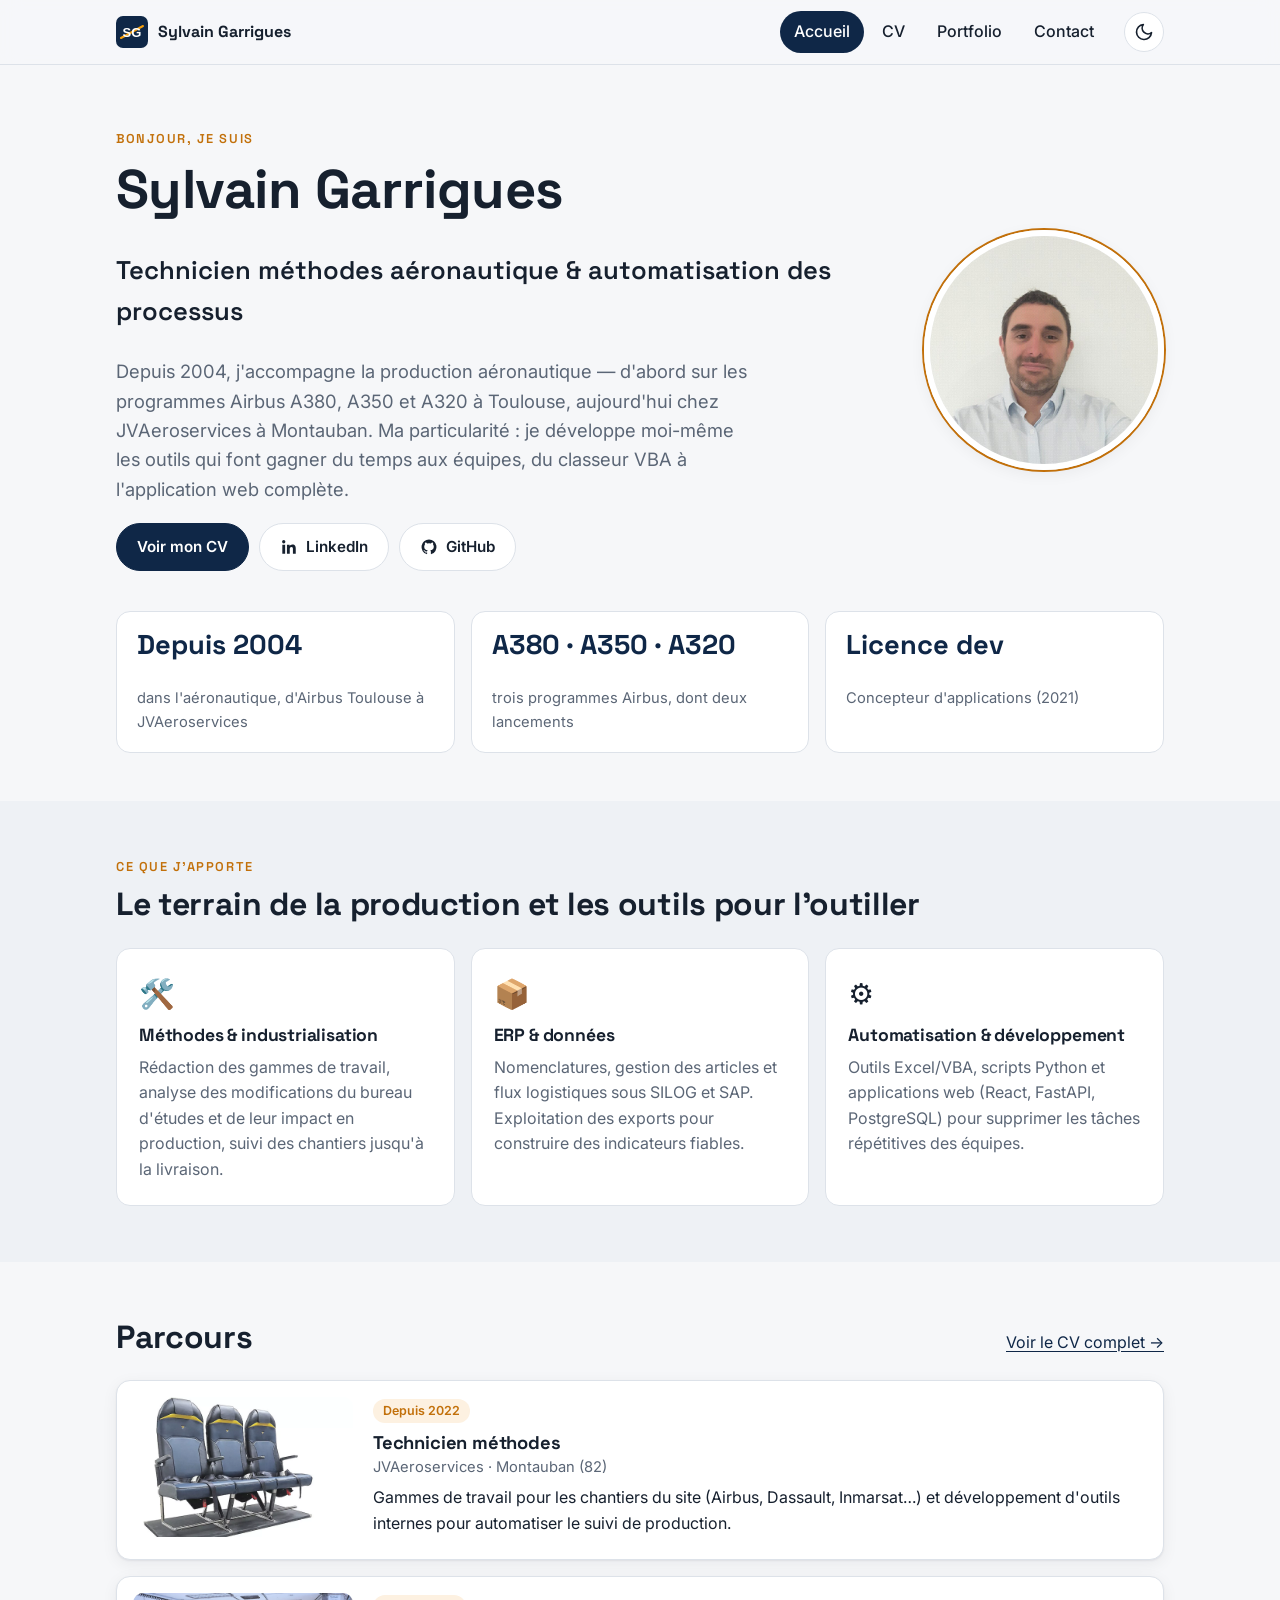
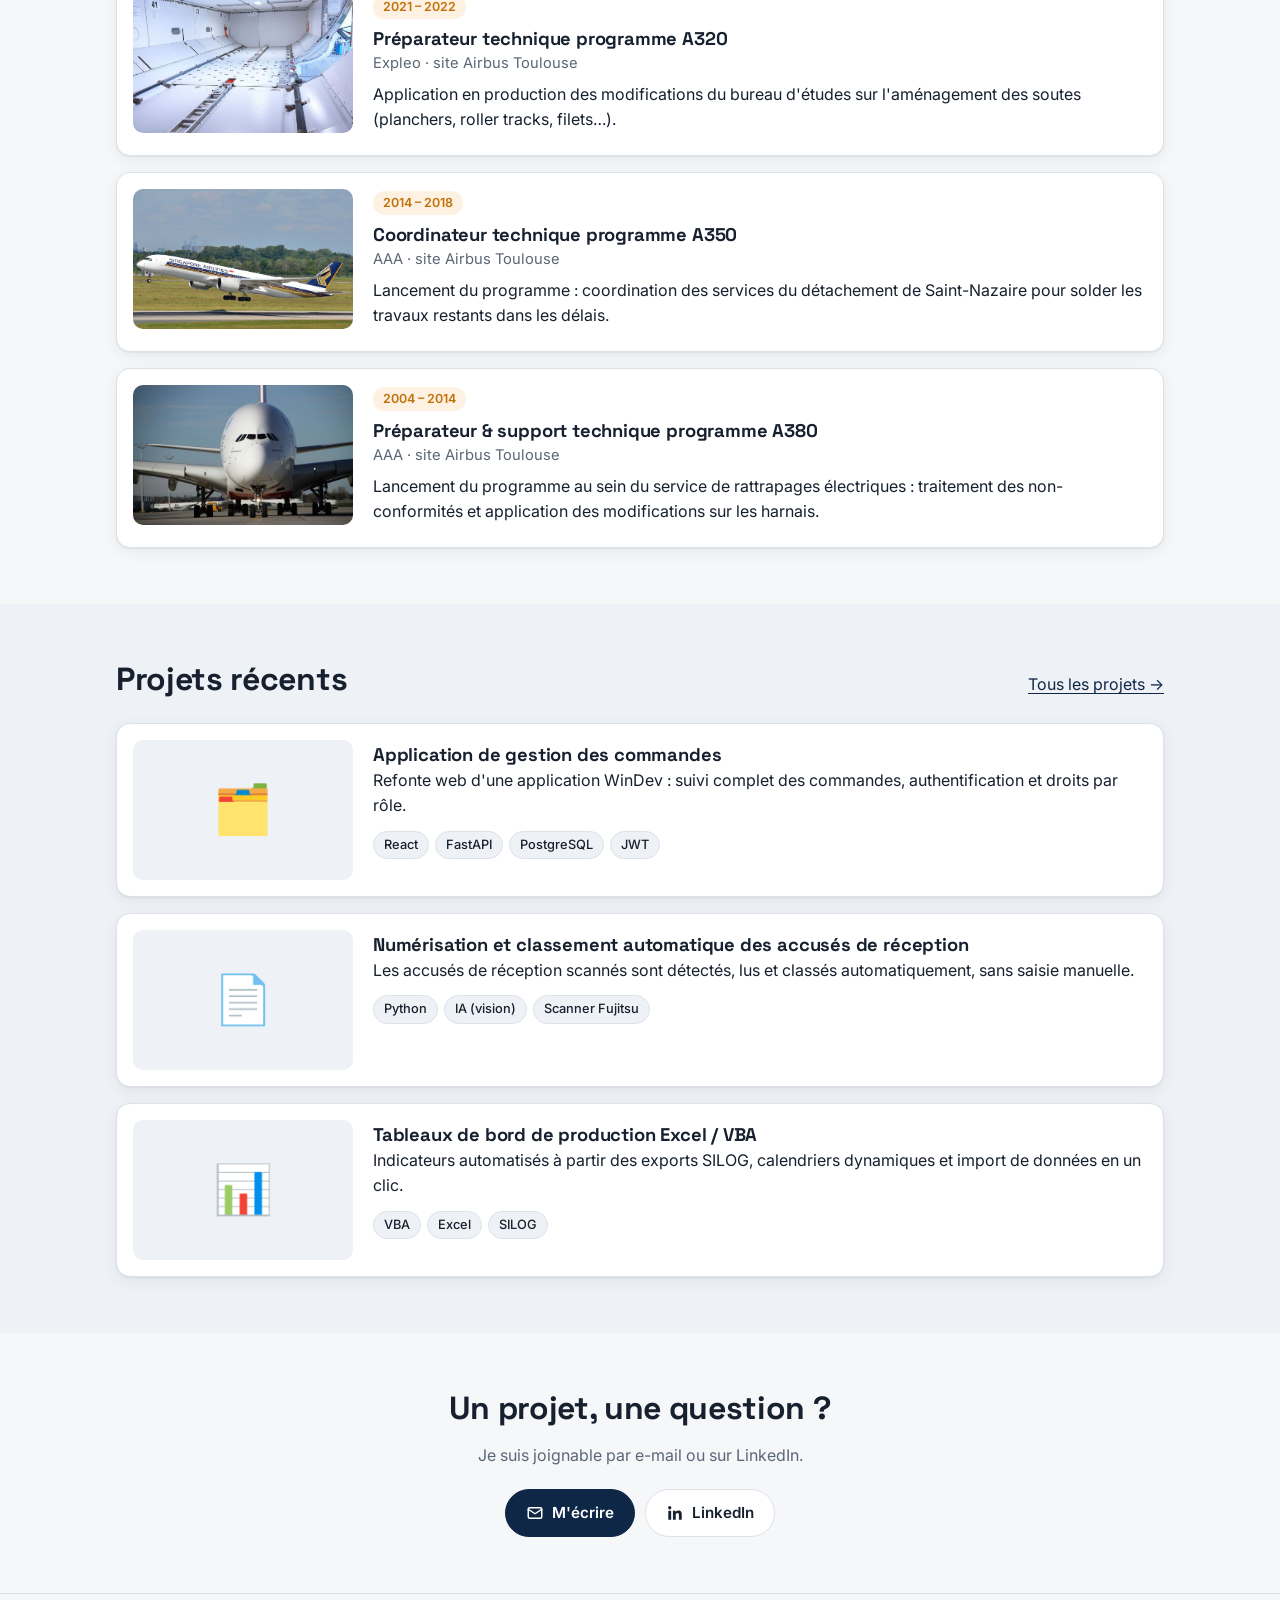
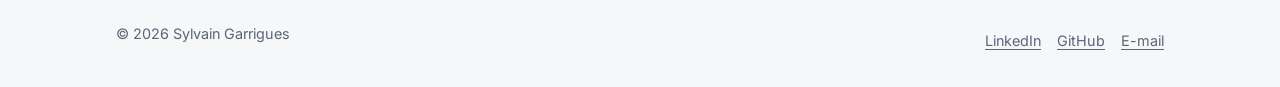
==== index.html @ a1648226 "Add files via upload" ====
<!doctype html>
<html lang="fr">
<head>
  <meta charset="utf-8">
  <meta name="viewport" content="width=device-width, initial-scale=1">
  <title>Sylvain Garrigues – Technicien méthodes aéronautique & automatisation</title>
  <meta name="description" content="Technicien méthodes aéronautique (Airbus A380, A350, A320). J'automatise les processus industriels avec Python, React et VBA.">
  <link rel="canonical" href="https://sylvain82.github.io/">
  <link rel="icon" href="assets/img/favicon.svg" type="image/svg+xml">

  <!-- Aperçus LinkedIn / Facebook / X -->
  <meta property="og:type" content="website">
  <meta property="og:locale" content="fr_FR">
  <meta property="og:title" content="Sylvain Garrigues – Technicien méthodes aéronautique & automatisation">
  <meta property="og:description" content="Technicien méthodes aéronautique (Airbus A380, A350, A320). J'automatise les processus industriels avec Python, React et VBA.">
  <meta property="og:url" content="https://sylvain82.github.io/">
  <meta property="og:image" content="https://sylvain82.github.io/assets/img/social_img.jpg">
  <meta name="twitter:card" content="summary_large_image">

  <!-- Thème appliqué avant l'affichage (évite un flash de couleur) -->
  <script>try{var t=localStorage.getItem("theme");if(t)document.documentElement.setAttribute("data-theme",t)}catch(e){}</script>

  <link rel="preconnect" href="https://fonts.googleapis.com">
  <link rel="preconnect" href="https://fonts.gstatic.com" crossorigin>
  <link href="https://fonts.googleapis.com/css2?family=Inter:wght@400;500;600&family=Space+Grotesk:wght@500;600;700&display=swap" rel="stylesheet">
  <link rel="stylesheet" href="assets/css/style.css">
</head>
<body data-page="accueil">
  <a class="skip-link" href="#contenu">Aller au contenu</a>

  <header class="site-header">
    <div class="container">
      <a class="brand" href="index.html"><img src="assets/img/favicon.svg" alt="" width="32" height="32">Sylvain Garrigues</a>
      <nav class="nav" id="nav" aria-label="Menu principal">
        <ul>
          <li><a href="index.html" data-page="accueil">Accueil</a></li>
          <li><a href="cv.html" data-page="cv">CV</a></li>
          <li><a href="portfolio.html" data-page="portfolio">Portfolio</a></li>
          <li><a href="mailto:sylvain.garrigues31@gmail.com">Contact</a></li>
        </ul>
      </nav>
      <button class="icon-btn" type="button" data-theme-toggle aria-label="Changer de thème"><svg class="icon-moon" viewBox="0 0 24 24" fill="none" stroke="currentColor" stroke-width="2" stroke-linecap="round" stroke-linejoin="round" aria-hidden="true"><path d="M21 12.8A9 9 0 1 1 11.2 3a7 7 0 0 0 9.8 9.8z"/></svg><svg class="icon-sun" viewBox="0 0 24 24" fill="none" stroke="currentColor" stroke-width="2" stroke-linecap="round" aria-hidden="true"><circle cx="12" cy="12" r="4"/><path d="M12 2v2M12 20v2M4.9 4.9l1.4 1.4M17.7 17.7l1.4 1.4M2 12h2M20 12h2M4.9 19.1l1.4-1.4M17.7 6.3l1.4-1.4"/></svg></button>
      <button class="icon-btn nav-toggle" type="button" data-nav-toggle aria-controls="nav" aria-expanded="false" aria-label="Ouvrir le menu"><svg viewBox="0 0 24 24" fill="none" stroke="currentColor" stroke-width="2" stroke-linecap="round" aria-hidden="true"><path d="M4 6h16M4 12h16M4 18h16"/></svg></button>
    </div>
  </header>

  <main id="contenu">
    <section class="hero">
      <div class="container hero__grid">
        <div>
          <p class="eyebrow">Bonjour, je suis</p>
          <h1>Sylvain Garrigues</h1>
          <p class="hero__role">Technicien méthodes aéronautique &amp; automatisation des processus</p>
          <p class="hero__lead">
            Depuis 2004, j'accompagne la production aéronautique — d'abord sur les programmes Airbus A380, A350 et A320
            à Toulouse, aujourd'hui chez JVAeroservices à Montauban. Ma particularité&nbsp;: je développe moi-même les
            outils qui font gagner du temps aux équipes, du classeur VBA à l'application web complète.
          </p>
          <div class="btn-row">
            <a class="btn btn--primary" href="cv.html">Voir mon CV</a>
            <a class="btn" href="https://www.linkedin.com/in/sylvain-garrigues/" target="_blank" rel="noopener"><svg viewBox="0 0 24 24" fill="currentColor" aria-hidden="true"><circle cx="4.98" cy="5.01" r="2.19"/><path d="M9.24 8.86v12.14h3.77v-6c0-1.59.3-3.12 2.26-3.12 1.94 0 1.96 1.81 1.96 3.22V21H21v-6.66c0-3.27-.7-5.78-4.53-5.78-1.83 0-3.06 1-3.57 1.96h-.05V8.86H9.24zM3.1 8.86h3.77V21H3.1z"/></svg>LinkedIn</a>
            <a class="btn" href="https://github.com/Sylvain82" target="_blank" rel="noopener"><svg viewBox="0 0 24 24" fill="currentColor" aria-hidden="true"><path fill-rule="evenodd" d="M12 2a10 10 0 0 0-3.16 19.49c.5.09.68-.22.68-.48v-1.7c-2.78.6-3.37-1.34-3.37-1.34-.45-1.15-1.11-1.46-1.11-1.46-.9-.62.07-.6.07-.6 1 .07 1.53 1.03 1.53 1.03.9 1.52 2.34 1.08 2.9.83.1-.65.35-1.09.64-1.34-2.22-.25-4.55-1.11-4.55-4.94 0-1.09.39-1.98 1.03-2.68-.1-.25-.45-1.27.1-2.64 0 0 .84-.27 2.75 1.02a9.6 9.6 0 0 1 5 0c1.91-1.29 2.75-1.02 2.75-1.02.55 1.37.2 2.39.1 2.64.64.7 1.03 1.59 1.03 2.68 0 3.84-2.34 4.68-4.57 4.93.36.31.68.92.68 1.85v2.74c0 .27.18.58.69.48A10 10 0 0 0 12 2z"/></svg>GitHub</a>
          </div>
        </div>
        <img class="hero__photo" src="assets/img/profile.jpg" alt="Photo de Sylvain Garrigues" width="240" height="240">
      </div>
      <div class="container">
        <div class="stats">
          <div class="stat"><p class="stat__value">Depuis 2004</p><p class="stat__label">dans l'aéronautique, d'Airbus Toulouse à JVAeroservices</p></div>
          <div class="stat"><p class="stat__value">A380 · A350 · A320</p><p class="stat__label">trois programmes Airbus, dont deux lancements</p></div>
          <div class="stat"><p class="stat__value">Licence dev</p><p class="stat__label">Concepteur d'applications (2021)</p></div>
        </div>
      </div>
    </section>

    <section class="section section--alt">
      <div class="container">
        <p class="eyebrow">Ce que j'apporte</p>
        <h2>Le terrain de la production et les outils pour l'outiller</h2>
        <div class="features" style="margin-top:24px">
          <div class="feature">
            <div class="feature__icon" aria-hidden="true">🛠️</div>
            <h3>Méthodes &amp; industrialisation</h3>
            <p>Rédaction des gammes de travail, analyse des modifications du bureau d'études et de leur impact en production, suivi des chantiers jusqu'à la livraison.</p>
          </div>
          <div class="feature">
            <div class="feature__icon" aria-hidden="true">📦</div>
            <h3>ERP &amp; données</h3>
            <p>Nomenclatures, gestion des articles et flux logistiques sous SILOG et SAP. Exploitation des exports pour construire des indicateurs fiables.</p>
          </div>
          <div class="feature">
            <div class="feature__icon" aria-hidden="true">⚙️</div>
            <h3>Automatisation &amp; développement</h3>
            <p>Outils Excel/VBA, scripts Python et applications web (React, FastAPI, PostgreSQL) pour supprimer les tâches répétitives des équipes.</p>
          </div>
        </div>
      </div>
    </section>

    <section class="section">
      <div class="container">
        <div class="section__head">
          <h2>Parcours</h2>
          <a href="cv.html">Voir le CV complet →</a>
        </div>
        <div class="cards" data-render="experiences-accueil"></div>
      </div>
    </section>

    <section class="section section--alt">
      <div class="container">
        <div class="section__head">
          <h2>Projets récents</h2>
          <a href="portfolio.html">Tous les projets →</a>
        </div>
        <div class="cards" data-render="projets-accueil"></div>
      </div>
    </section>

    <section class="section cta">
      <div class="container">
        <h2>Un projet, une question&nbsp;?</h2>
        <p>Je suis joignable par e-mail ou sur LinkedIn.</p>
        <div class="btn-row">
          <a class="btn btn--primary" href="mailto:sylvain.garrigues31@gmail.com"><svg viewBox="0 0 24 24" fill="none" stroke="currentColor" stroke-width="2" stroke-linecap="round" stroke-linejoin="round" aria-hidden="true"><rect x="3" y="5" width="18" height="14" rx="2"/><path d="m3 7 9 6 9-6"/></svg>M'écrire</a>
          <a class="btn" href="https://www.linkedin.com/in/sylvain-garrigues/" target="_blank" rel="noopener"><svg viewBox="0 0 24 24" fill="currentColor" aria-hidden="true"><circle cx="4.98" cy="5.01" r="2.19"/><path d="M9.24 8.86v12.14h3.77v-6c0-1.59.3-3.12 2.26-3.12 1.94 0 1.96 1.81 1.96 3.22V21H21v-6.66c0-3.27-.7-5.78-4.53-5.78-1.83 0-3.06 1-3.57 1.96h-.05V8.86H9.24zM3.1 8.86h3.77V21H3.1z"/></svg>LinkedIn</a>
        </div>
      </div>
    </section>
  </main>

  <footer class="site-footer">
    <div class="container">
      <p>&copy; <span data-year>2026</span> Sylvain Garrigues</p>
      <ul>
        <li><a href="https://www.linkedin.com/in/sylvain-garrigues/" target="_blank" rel="noopener">LinkedIn</a></li>
        <li><a href="https://github.com/Sylvain82" target="_blank" rel="noopener">GitHub</a></li>
        <li><a href="mailto:sylvain.garrigues31@gmail.com">E-mail</a></li>
      </ul>
    </div>
  </footer>

  <script src="assets/js/data.js"></script>
  <script src="assets/js/main.js"></script>
</body>
</html>
---- assets/css/style.css ----
/* ==========================================================================
   Sylvain Garrigues — feuille de style
   1. Thèmes (couleurs)   2. Base   3. En-tête / menu   4. Composants
   5. Pages              6. Responsive   7. Impression (CV en PDF)
   ========================================================================== */

/* ---------- 1. Thèmes ---------- */
:root {
  --bg: #f6f7f9;
  --surface: #ffffff;
  --surface-2: #eef1f5;
  --text: #16202e;
  --muted: #5b6676;
  --border: #dde2e9;
  --primary: #0f2747;        /* bleu marine */
  --primary-contrast: #ffffff;
  --accent: #c2700a;         /* ambre — lisible sur fond clair */
  --accent-soft: #fdf1e1;
  --shadow: 0 1px 2px rgba(16, 24, 40, .06), 0 4px 16px rgba(16, 24, 40, .06);
  --radius: 14px;
  --maxw: 1080px;
  --font: "Inter", system-ui, -apple-system, "Segoe UI", Roboto, sans-serif;
  --font-title: "Space Grotesk", var(--font);
  color-scheme: light;
}

@media (prefers-color-scheme: dark) {
  :root:not([data-theme="light"]) {
    --bg: #0d131c;
    --surface: #151d29;
    --surface-2: #1c2635;
    --text: #e7ecf3;
    --muted: #9aa6b6;
    --border: #273246;
    --primary: #8fb4ff;
    --primary-contrast: #0d131c;
    --accent: #f5a524;
    --accent-soft: #2a2114;
    --shadow: 0 1px 2px rgba(0, 0, 0, .3), 0 6px 20px rgba(0, 0, 0, .25);
    color-scheme: dark;
  }
}
:root[data-theme="dark"] {
  --bg: #0d131c;
  --surface: #151d29;
  --surface-2: #1c2635;
  --text: #e7ecf3;
  --muted: #9aa6b6;
  --border: #273246;
  --primary: #8fb4ff;
  --primary-contrast: #0d131c;
  --accent: #f5a524;
  --accent-soft: #2a2114;
  --shadow: 0 1px 2px rgba(0, 0, 0, .3), 0 6px 20px rgba(0, 0, 0, .25);
  color-scheme: dark;
}

/* ---------- 2. Base ---------- */
*, *::before, *::after { box-sizing: border-box; }
html { scroll-behavior: smooth; -webkit-text-size-adjust: 100%; }
body {
  margin: 0;
  background: var(--bg);
  color: var(--text);
  font-family: var(--font);
  font-size: 1rem;
  line-height: 1.6;
  transition: background-color .2s, color .2s;
}
img { max-width: 100%; display: block; }
a { color: var(--primary); text-underline-offset: 3px; }
a:hover { color: var(--accent); }
h1, h2, h3 { font-family: var(--font-title); line-height: 1.2; margin: 0 0 .5em; letter-spacing: -.01em; }
h1 { font-size: clamp(2.2rem, 5vw, 3.4rem); }
h2 { font-size: clamp(1.5rem, 3vw, 2rem); }
h3 { font-size: 1.1rem; }
p { margin: 0 0 1em; }
:focus-visible { outline: 3px solid var(--accent); outline-offset: 2px; border-radius: 4px; }

.container { width: 100%; max-width: var(--maxw); margin: 0 auto; padding: 0 16px; }
.section { padding: 56px 0; }
.section--alt { background: var(--surface-2); }
.section__head { display: flex; justify-content: space-between; align-items: baseline; gap: 16px; flex-wrap: wrap; margin-bottom: 24px; }
.section__head h2 { margin: 0; }
.muted { color: var(--muted); }
.eyebrow {
  font-family: var(--font-title);
  text-transform: uppercase; letter-spacing: .12em; font-size: .8rem; font-weight: 600;
  color: var(--accent); margin-bottom: .6em;
}
.skip-link { position: absolute; left: -999px; top: 8px; background: var(--surface); padding: 8px 12px; z-index: 100; }
.skip-link:focus { left: 8px; }
.print-only { display: none; }

/* ---------- 3. En-tête / menu ---------- */
.site-header {
  position: sticky; top: 0; z-index: 50;
  background: color-mix(in srgb, var(--bg) 85%, transparent);
  backdrop-filter: saturate(1.4) blur(10px);
  -webkit-backdrop-filter: saturate(1.4) blur(10px);
  border-bottom: 1px solid var(--border);
}
.site-header .container { display: flex; align-items: center; gap: 16px; height: 64px; }
.brand { display: flex; align-items: center; gap: 10px; text-decoration: none; color: var(--text); font-family: var(--font-title); font-weight: 700; }
.brand img { width: 32px; height: 32px; }
.nav { margin-left: auto; }
.nav ul { list-style: none; display: flex; gap: 4px; margin: 0; padding: 0; }
.nav a {
  display: block; padding: 8px 14px; border-radius: 999px;
  text-decoration: none; color: var(--text); font-weight: 500;
}
.nav a:hover { background: var(--surface-2); color: var(--text); }
.nav a[aria-current="page"] { background: var(--primary); color: var(--primary-contrast); }
.icon-btn {
  display: inline-flex; align-items: center; justify-content: center;
  width: 40px; height: 40px; border-radius: 999px;
  border: 1px solid var(--border); background: var(--surface); color: var(--text); cursor: pointer;
}
.icon-btn:hover { border-color: var(--accent); }
.icon-btn svg { width: 20px; height: 20px; }
[data-theme-toggle] .icon-sun { display: none; }
[data-theme-toggle][data-state="dark"] .icon-sun { display: block; }
[data-theme-toggle][data-state="dark"] .icon-moon { display: none; }
.nav-toggle { display: none; }

/* ---------- 4. Composants ---------- */
.btn {
  display: inline-flex; align-items: center; gap: 8px;
  padding: 11px 20px; border-radius: 999px; font-weight: 600; font-size: .95rem;
  text-decoration: none; border: 1px solid var(--border); background: var(--surface); color: var(--text);
  cursor: pointer; font-family: inherit; transition: transform .15s, border-color .15s;
}
.btn:hover { transform: translateY(-1px); border-color: var(--accent); color: var(--text); }
.btn--primary { background: var(--primary); color: var(--primary-contrast); border-color: var(--primary); }
.btn--primary:hover { color: var(--primary-contrast); }
.btn svg { width: 18px; height: 18px; }
.btn-row { display: flex; flex-wrap: wrap; gap: 10px; }

.tags { list-style: none; display: flex; flex-wrap: wrap; gap: 6px; margin: 12px 0 0; padding: 0; }
.tags li {
  font-size: .8rem; font-weight: 500; padding: 3px 10px; border-radius: 999px;
  background: var(--surface-2); border: 1px solid var(--border); color: var(--text);
}

.cards { display: grid; gap: 16px; }
.card {
  position: relative; display: grid; grid-template-columns: 220px 1fr; gap: 20px;
  background: var(--surface); border: 1px solid var(--border); border-radius: var(--radius);
  padding: 16px; box-shadow: var(--shadow); transition: transform .15s, border-color .15s;
}
.card--link:hover { transform: translateY(-2px); border-color: var(--accent); }
.card__media { width: 100%; height: 140px; object-fit: cover; border-radius: 10px; background: var(--surface-2); }
.card__media--icon { display: flex; align-items: center; justify-content: center; font-size: 3rem; }
.card__body p { margin-bottom: .4em; }
.card__badge { display: inline-block; font-size: .78rem; font-weight: 600; color: var(--accent); background: var(--accent-soft); padding: 2px 10px; border-radius: 999px; }
.card__title { margin: 4px 0 2px; font-size: 1.15rem; }
.card__subtitle { color: var(--muted); font-size: .92rem; }
.card__link { color: var(--text); text-decoration: none; }
.card__link::after { content: ""; position: absolute; inset: 0; border-radius: var(--radius); }
.card__more { color: var(--accent); font-weight: 600; font-size: .9rem; margin-top: 8px; }

/* ---------- 5. Pages ---------- */
/* Accueil */
.hero { padding: 64px 0 48px; }
.hero__grid { display: grid; grid-template-columns: 1fr auto; gap: 48px; align-items: center; }
.hero__lead { font-size: 1.15rem; color: var(--muted); max-width: 40rem; }
.hero__role { font-family: var(--font-title); font-size: clamp(1.2rem, 2.5vw, 1.6rem); font-weight: 600; margin-bottom: 1em; }
.hero__photo {
  width: 240px; height: 240px; border-radius: 50%; object-fit: cover;
  border: 6px solid var(--surface); box-shadow: 0 0 0 2px var(--accent), var(--shadow);
}
.stats { display: grid; grid-template-columns: repeat(3, 1fr); gap: 16px; margin-top: 40px; }
.stat { background: var(--surface); border: 1px solid var(--border); border-radius: var(--radius); padding: 18px 20px; }
.stat__value { font-family: var(--font-title); font-size: 1.7rem; font-weight: 700; color: var(--primary); line-height: 1.1; }
.stat__label { color: var(--muted); font-size: .92rem; margin: 4px 0 0; }

.features { display: grid; grid-template-columns: repeat(3, 1fr); gap: 16px; }
.feature { background: var(--surface); border: 1px solid var(--border); border-radius: var(--radius); padding: 22px; }
.feature__icon { font-size: 1.8rem; margin-bottom: 8px; }
.feature p { color: var(--muted); margin: 0; }

.cta { text-align: center; }
.cta p { max-width: 36rem; margin: 0 auto 20px; color: var(--muted); }
.cta .btn-row { justify-content: center; }

/* En-tête de page interne */
.page-head { padding: 48px 0 8px; }
.page-head .lead { color: var(--muted); max-width: 46rem; font-size: 1.08rem; }

/* CV */
.cv-grid { display: grid; grid-template-columns: 1fr 320px; gap: 40px; align-items: start; }
.cv-aside { position: sticky; top: 88px; display: grid; gap: 24px; }
.panel { background: var(--surface); border: 1px solid var(--border); border-radius: var(--radius); padding: 22px; }
.panel h2 { font-size: 1.2rem; }
.timeline { list-style: none; margin: 0 0 40px; padding: 0; border-left: 2px solid var(--border); }
.timeline__item { position: relative; padding: 0 0 26px 24px; }
.timeline__item::before {
  content: ""; position: absolute; left: -8px; top: 5px; width: 14px; height: 14px; border-radius: 50%;
  background: var(--surface); border: 3px solid var(--accent);
}
.timeline__head { display: flex; justify-content: space-between; gap: 12px; flex-wrap: wrap; align-items: baseline; }
.timeline__head h3 { margin: 0; }
.timeline__period { font-size: .85rem; font-weight: 600; color: var(--accent); white-space: nowrap; }
.timeline__meta { color: var(--muted); font-size: .92rem; margin: 2px 0 6px; }
.skills__group + .skills__group { margin-top: 18px; }
.skills__group h3 { font-size: .95rem; margin: 0; }
.contact-list, .cert-list { list-style: none; padding: 0; margin: 0; display: grid; gap: 8px; }
.cert-list li { line-height: 1.45; }

/* Pied de page */
.site-footer { border-top: 1px solid var(--border); padding: 28px 0; color: var(--muted); font-size: .9rem; }
.site-footer .container { display: flex; justify-content: space-between; gap: 16px; flex-wrap: wrap; align-items: center; }
.site-footer ul { list-style: none; display: flex; gap: 16px; margin: 0; padding: 0; }
.site-footer a { color: var(--muted); }
.site-footer a:hover { color: var(--accent); }

/* ---------- 6. Responsive ---------- */
@media (max-width: 900px) {
  .cv-grid { grid-template-columns: 1fr; }
  .cv-aside { position: static; }
  .features { grid-template-columns: 1fr; }
}
@media (max-width: 720px) {
  .nav-toggle { display: inline-flex; }
  .nav {
    position: absolute; top: 64px; left: 0; right: 0;
    background: var(--bg); border-bottom: 1px solid var(--border);
    display: none; padding: 8px 16px 16px;
  }
  .nav.is-open { display: block; }
  .nav ul { flex-direction: column; }
  .site-header .container { gap: 8px; }
  .site-header [data-theme-toggle] { margin-left: auto; }
  .hero { padding-top: 40px; }
  .hero__grid { grid-template-columns: 1fr; gap: 24px; }
  .hero__photo { width: 140px; height: 140px; order: -1; }
  .stats { grid-template-columns: 1fr; }
  .card { grid-template-columns: 1fr; }
  .card__media { height: 160px; }
  .card__media--icon { display: none; }
  .section { padding: 40px 0; }
}
@media (prefers-reduced-motion: reduce) {
  * { transition: none !important; scroll-behavior: auto !important; }
}

/* ---------- 7. Impression : le CV tient sur 2 pages A4 ---------- */
@media print {
  @page { size: A4; margin: 14mm 14mm 12mm; }
  /* sélecteur plus fort que les règles du thème sombre */
  html:root:not([data-print]) {
    --bg: #fff; --surface: #fff; --surface-2: #f2f4f7; --text: #111; --muted: #444;
    --border: #ccc; --primary: #0f2747; --accent: #b4650a; --accent-soft: #fff; --shadow: none;
    color-scheme: light;
  }
  body { font-size: 10pt; line-height: 1.4; background: #fff; }
  .site-header, .site-footer, .no-print, .skip-link { display: none !important; }
  .print-only { display: block; }
  a { color: inherit; text-decoration: none; }
  .container { max-width: none; padding: 0; }
  .page-head { padding: 0 0 6pt; }
  .page-head .container > h1, .page-head .eyebrow, .page-head .lead { display: none; }
  .print-head { display: flex; justify-content: space-between; align-items: flex-end; border-bottom: 2px solid var(--primary); padding-bottom: 6pt; margin-bottom: 10pt; }
  .print-head h1 { font-size: 20pt; margin: 0; color: var(--primary); }
  .print-head p { margin: 2pt 0 0; font-weight: 600; }
  .print-head .contact-list { gap: 1pt; text-align: right; font-size: 9pt; }
  .section { padding: 0; }
  .cv-grid { grid-template-columns: 1fr 58mm; gap: 8mm; }
  .cv-aside { position: static; gap: 4mm; }
  .panel { padding: 0; border: 0; background: none; }
  .timeline__head { flex-wrap: nowrap; }
  .panel h2, .cv-main h2 { font-size: 12pt; color: var(--primary); border-bottom: 1px solid var(--border); padding-bottom: 2pt; margin-bottom: 6pt; }
  .cv-main h2, .panel h2 { break-after: avoid; page-break-after: avoid; }
  .timeline__meta { font-size: 9pt; margin: 0 0 2pt; }
  .timeline { margin-bottom: 8pt; border-left-width: 1px; }
  .timeline__item { padding: 0 0 7pt 12pt; break-inside: avoid; }
  .timeline__item::before { width: 8px; height: 8px; left: -5px; top: 4px; border-width: 2px; }
  .timeline__head h3 { font-size: 10.5pt; }
  .timeline__item p { margin: 0 0 2pt; }
  .tags { gap: 3pt; margin-top: 3pt; }
  .tags li { font-size: 8pt; padding: 0 5pt; border-color: #bbb; background: #fff; }
  .skills__group + .skills__group { margin-top: 6pt; }
  .skills__group h3 { font-size: 9.5pt; }
}
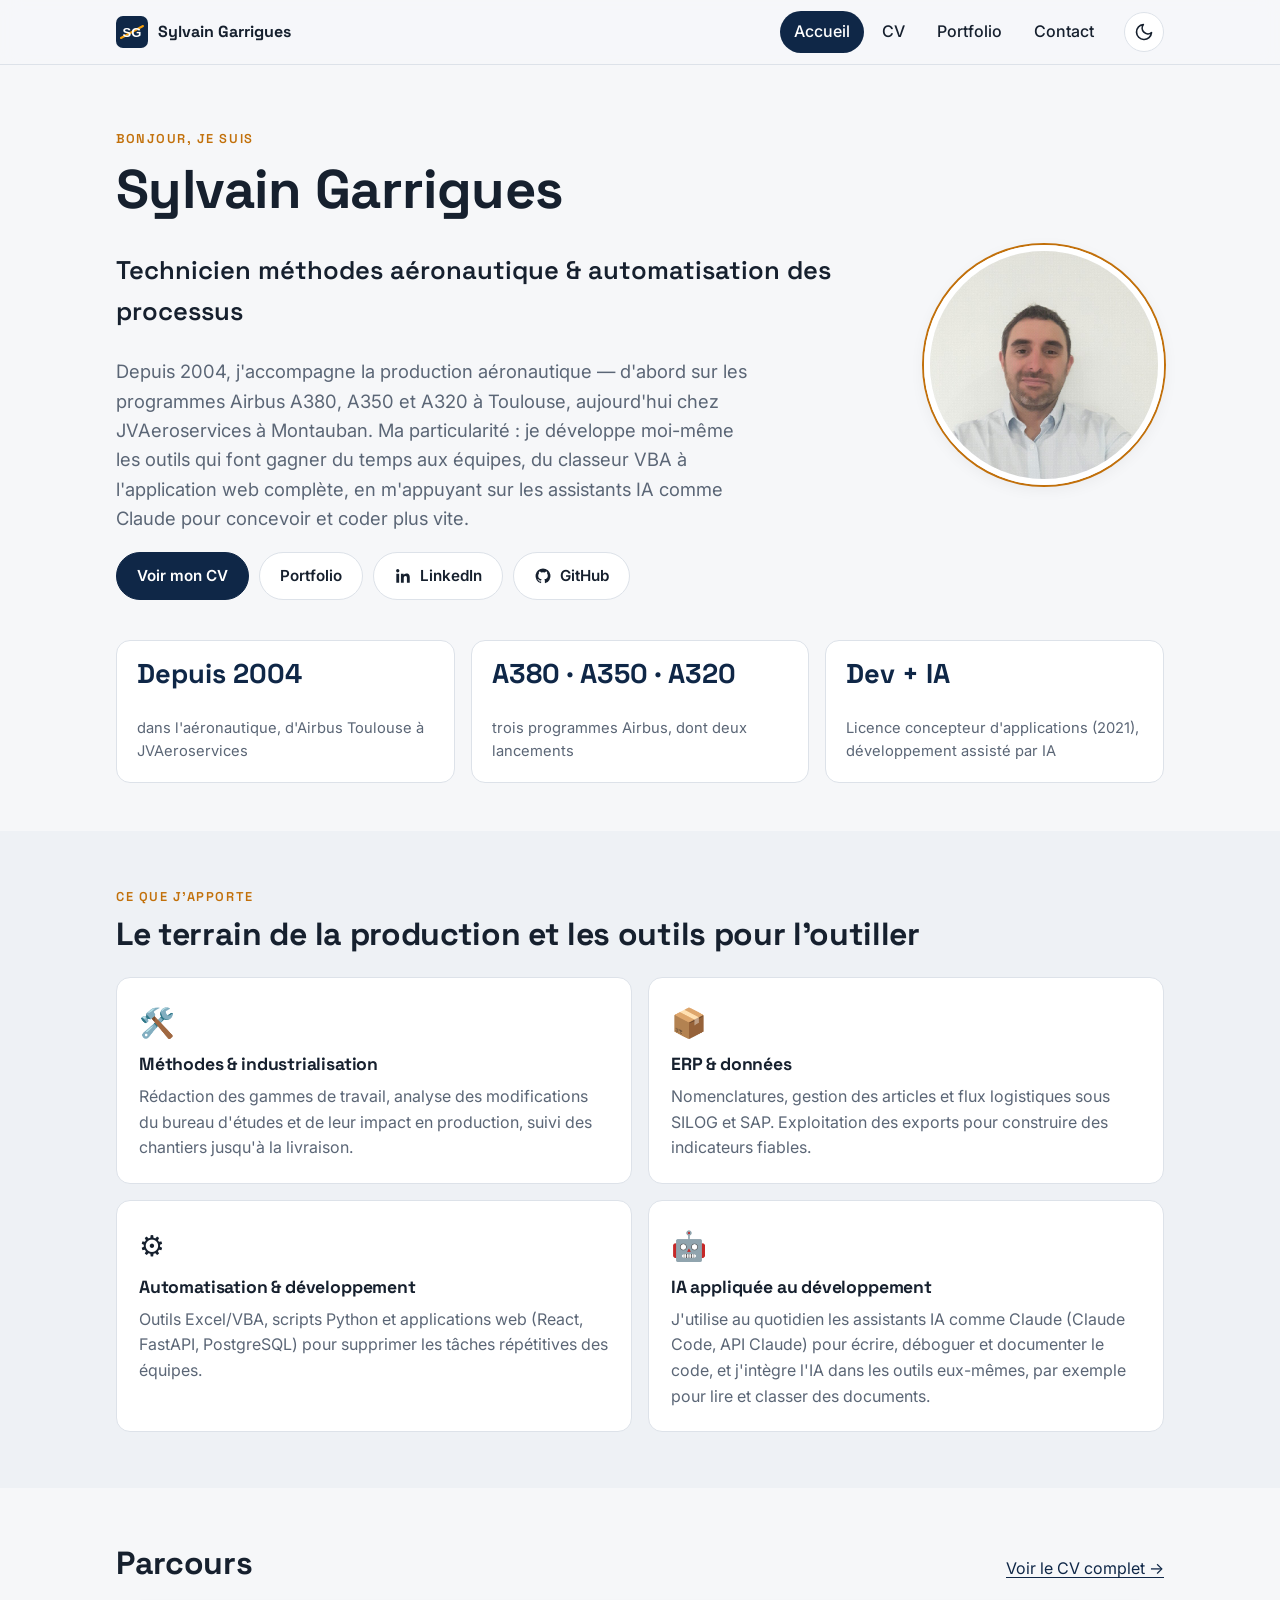
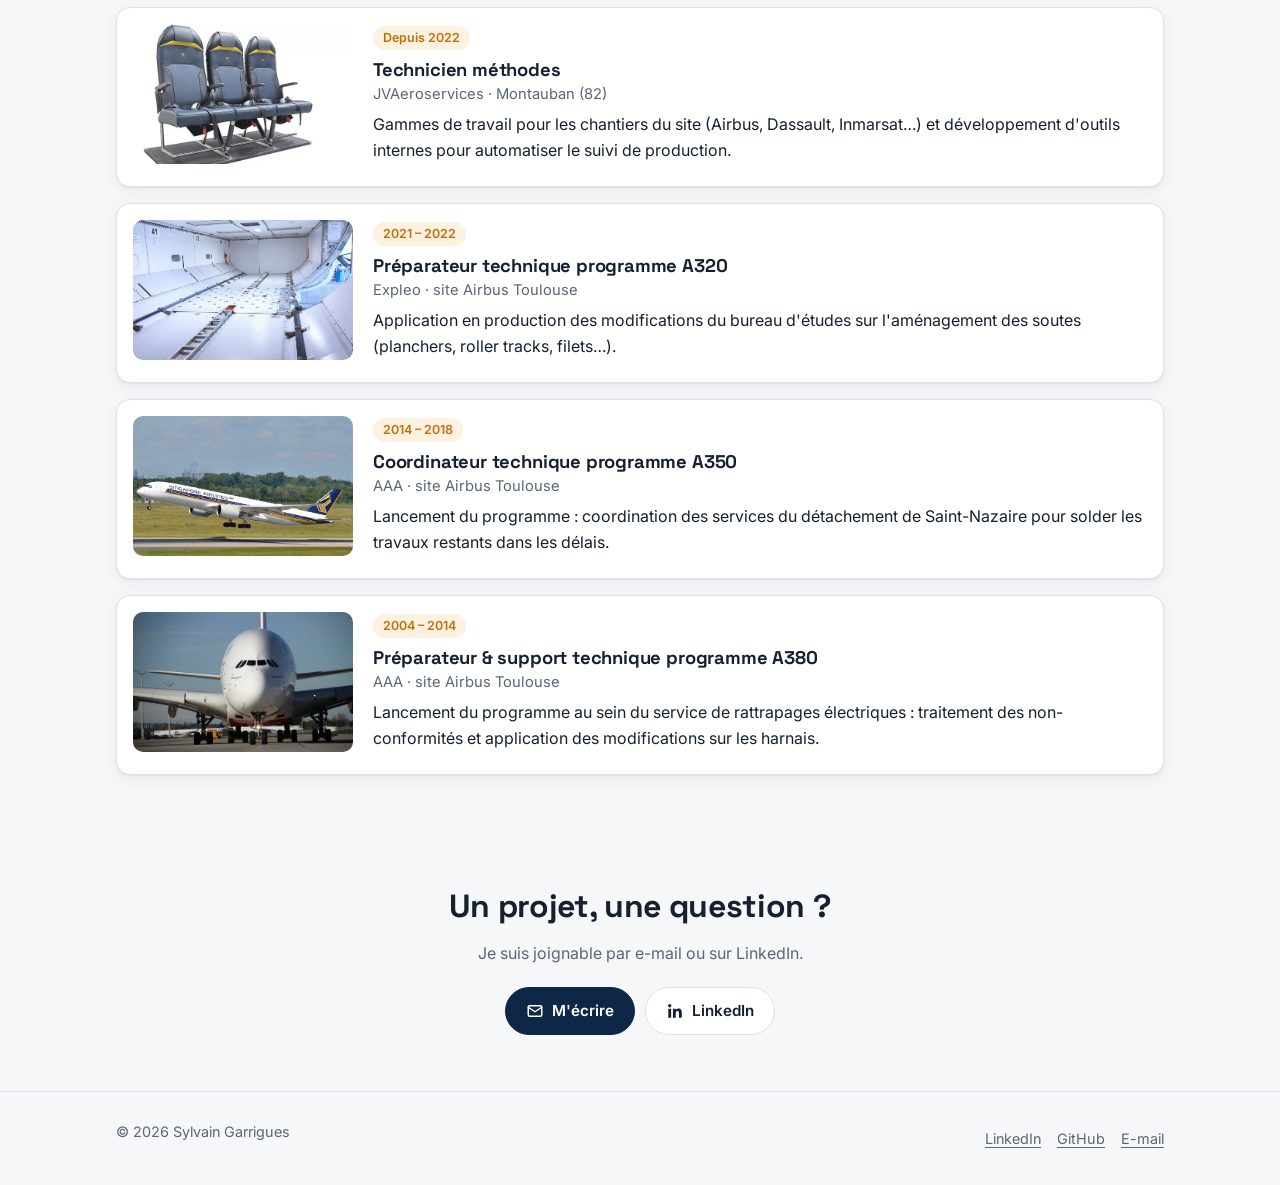
==== commit eb1db3e8: "Met à jour le CV et la présentation de l’IA" ====
--- a/index.html
+++ b/index.html
@@ -4,7 +4,7 @@
   <meta charset="utf-8">
   <meta name="viewport" content="width=device-width, initial-scale=1">
   <title>Sylvain Garrigues – Technicien méthodes aéronautique & automatisation</title>
-  <meta name="description" content="Technicien méthodes aéronautique (Airbus A380, A350, A320). J'automatise les processus industriels avec Python, React et VBA.">
+  <meta name="description" content="Technicien méthodes aéronautique (Airbus A380, A350, A320). J'automatise les processus industriels avec Python, React, VBA et les outils d'IA comme Claude.">
   <link rel="canonical" href="https://sylvain82.github.io/">
   <link rel="icon" href="assets/img/favicon.svg" type="image/svg+xml">
 
@@ -54,10 +54,12 @@
           <p class="hero__lead">
             Depuis 2004, j'accompagne la production aéronautique — d'abord sur les programmes Airbus A380, A350 et A320
             à Toulouse, aujourd'hui chez JVAeroservices à Montauban. Ma particularité&nbsp;: je développe moi-même les
-            outils qui font gagner du temps aux équipes, du classeur VBA à l'application web complète.
+            outils qui font gagner du temps aux équipes, du classeur VBA à l'application web complète, en m'appuyant
+            sur les assistants IA comme Claude pour concevoir et coder plus vite.
           </p>
           <div class="btn-row">
             <a class="btn btn--primary" href="cv.html">Voir mon CV</a>
+            <a class="btn" href="portfolio.html">Portfolio</a>
             <a class="btn" href="https://www.linkedin.com/in/sylvain-garrigues/" target="_blank" rel="noopener"><svg viewBox="0 0 24 24" fill="currentColor" aria-hidden="true"><circle cx="4.98" cy="5.01" r="2.19"/><path d="M9.24 8.86v12.14h3.77v-6c0-1.59.3-3.12 2.26-3.12 1.94 0 1.96 1.81 1.96 3.22V21H21v-6.66c0-3.27-.7-5.78-4.53-5.78-1.83 0-3.06 1-3.57 1.96h-.05V8.86H9.24zM3.1 8.86h3.77V21H3.1z"/></svg>LinkedIn</a>
             <a class="btn" href="https://github.com/Sylvain82" target="_blank" rel="noopener"><svg viewBox="0 0 24 24" fill="currentColor" aria-hidden="true"><path fill-rule="evenodd" d="M12 2a10 10 0 0 0-3.16 19.49c.5.09.68-.22.68-.48v-1.7c-2.78.6-3.37-1.34-3.37-1.34-.45-1.15-1.11-1.46-1.11-1.46-.9-.62.07-.6.07-.6 1 .07 1.53 1.03 1.53 1.03.9 1.52 2.34 1.08 2.9.83.1-.65.35-1.09.64-1.34-2.22-.25-4.55-1.11-4.55-4.94 0-1.09.39-1.98 1.03-2.68-.1-.25-.45-1.27.1-2.64 0 0 .84-.27 2.75 1.02a9.6 9.6 0 0 1 5 0c1.91-1.29 2.75-1.02 2.75-1.02.55 1.37.2 2.39.1 2.64.64.7 1.03 1.59 1.03 2.68 0 3.84-2.34 4.68-4.57 4.93.36.31.68.92.68 1.85v2.74c0 .27.18.58.69.48A10 10 0 0 0 12 2z"/></svg>GitHub</a>
           </div>
@@ -68,7 +70,7 @@
         <div class="stats">
           <div class="stat"><p class="stat__value">Depuis 2004</p><p class="stat__label">dans l'aéronautique, d'Airbus Toulouse à JVAeroservices</p></div>
           <div class="stat"><p class="stat__value">A380 · A350 · A320</p><p class="stat__label">trois programmes Airbus, dont deux lancements</p></div>
-          <div class="stat"><p class="stat__value">Licence dev</p><p class="stat__label">Concepteur d'applications (2021)</p></div>
+          <div class="stat"><p class="stat__value">Dev + IA</p><p class="stat__label">Licence concepteur d'applications (2021), développement assisté par IA</p></div>
         </div>
       </div>
     </section>
@@ -93,6 +95,11 @@
             <h3>Automatisation &amp; développement</h3>
             <p>Outils Excel/VBA, scripts Python et applications web (React, FastAPI, PostgreSQL) pour supprimer les tâches répétitives des équipes.</p>
           </div>
+          <div class="feature">
+            <div class="feature__icon" aria-hidden="true">🤖</div>
+            <h3>IA appliquée au développement</h3>
+            <p>J'utilise au quotidien les assistants IA comme Claude (Claude Code, API Claude) pour écrire, déboguer et documenter le code, et j'intègre l'IA dans les outils eux-mêmes, par exemple pour lire et classer des documents.</p>
+          </div>
         </div>
       </div>
     </section>
@@ -104,16 +111,6 @@
           <a href="cv.html">Voir le CV complet →</a>
         </div>
         <div class="cards" data-render="experiences-accueil"></div>
-      </div>
-    </section>
-
-    <section class="section section--alt">
-      <div class="container">
-        <div class="section__head">
-          <h2>Projets récents</h2>
-          <a href="portfolio.html">Tous les projets →</a>
-        </div>
-        <div class="cards" data-render="projets-accueil"></div>
       </div>
     </section>
 
--- a/assets/css/style.css
+++ b/assets/css/style.css
@@ -174,7 +174,7 @@
 .stat__value { font-family: var(--font-title); font-size: 1.7rem; font-weight: 700; color: var(--primary); line-height: 1.1; }
 .stat__label { color: var(--muted); font-size: .92rem; margin: 4px 0 0; }
 
-.features { display: grid; grid-template-columns: repeat(3, 1fr); gap: 16px; }
+.features { display: grid; grid-template-columns: repeat(2, 1fr); gap: 16px; }
 .feature { background: var(--surface); border: 1px solid var(--border); border-radius: var(--radius); padding: 22px; }
 .feature__icon { font-size: 1.8rem; margin-bottom: 8px; }
 .feature p { color: var(--muted); margin: 0; }
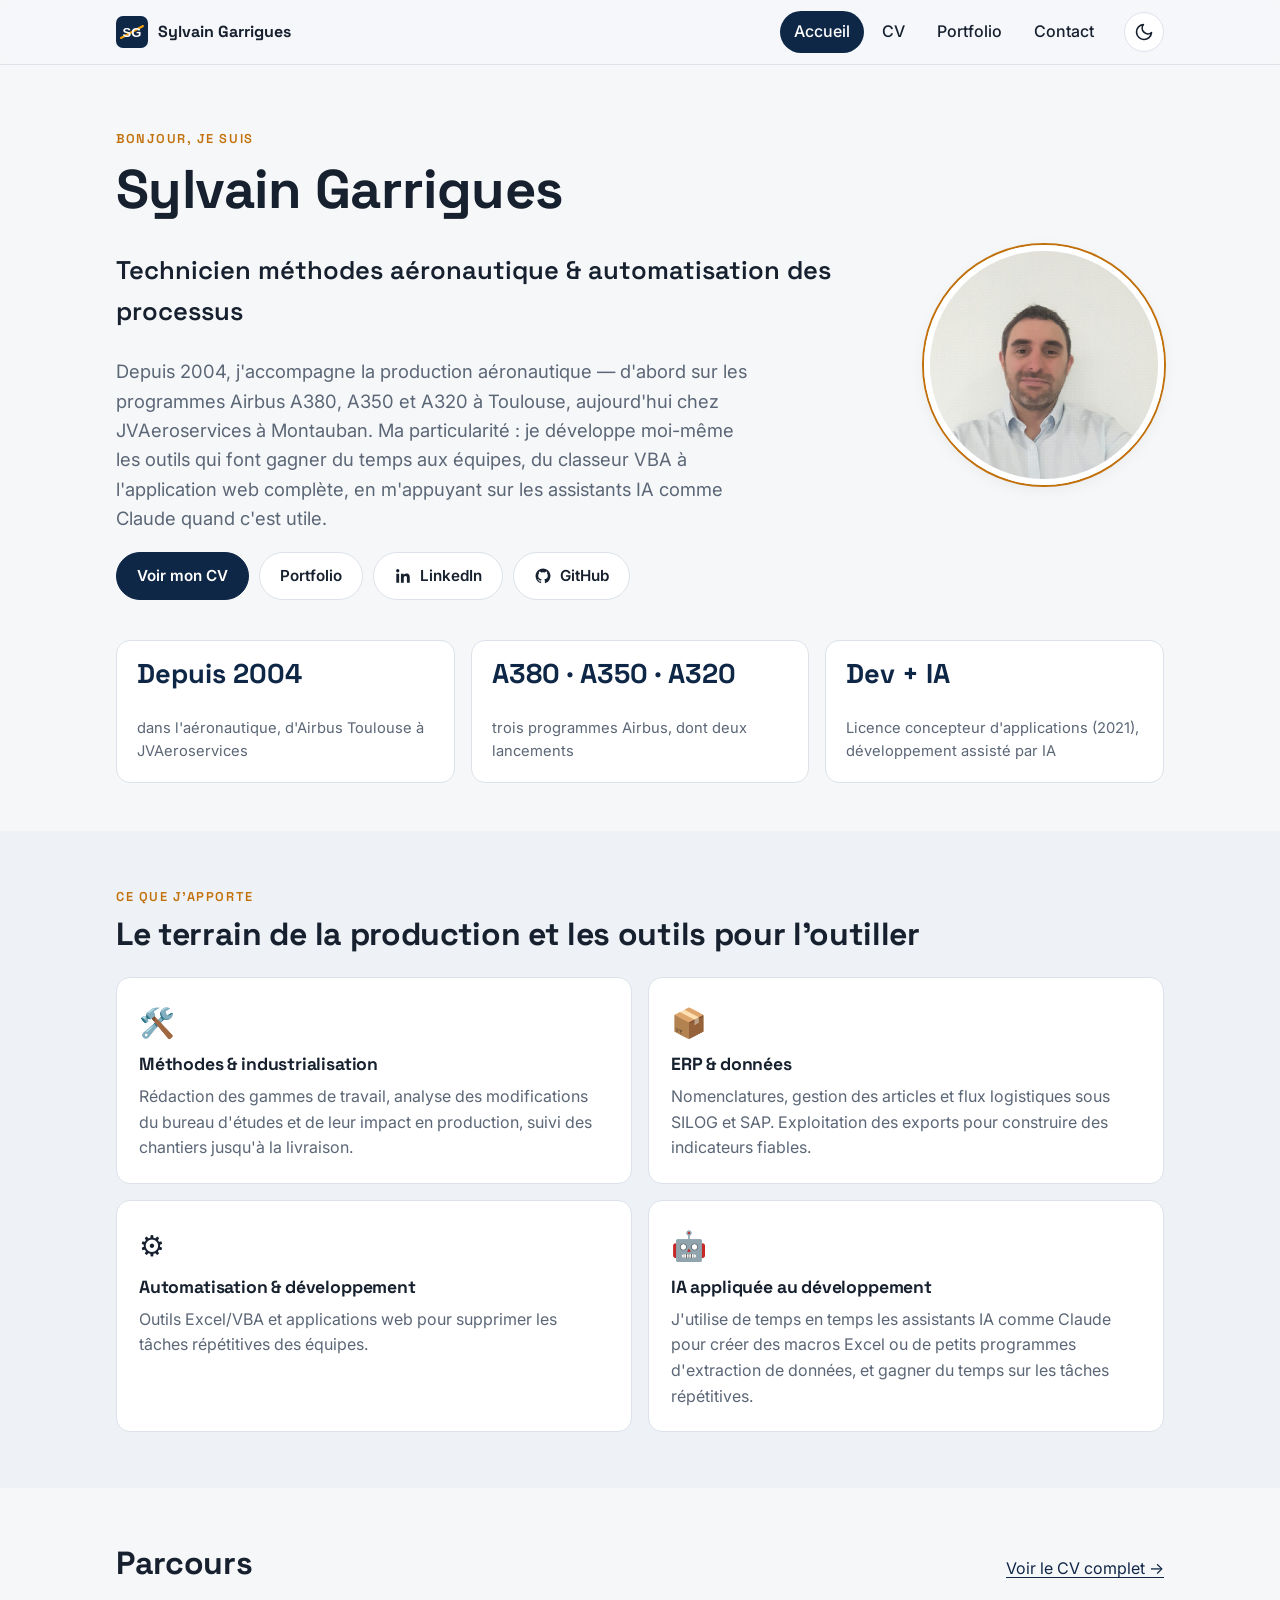
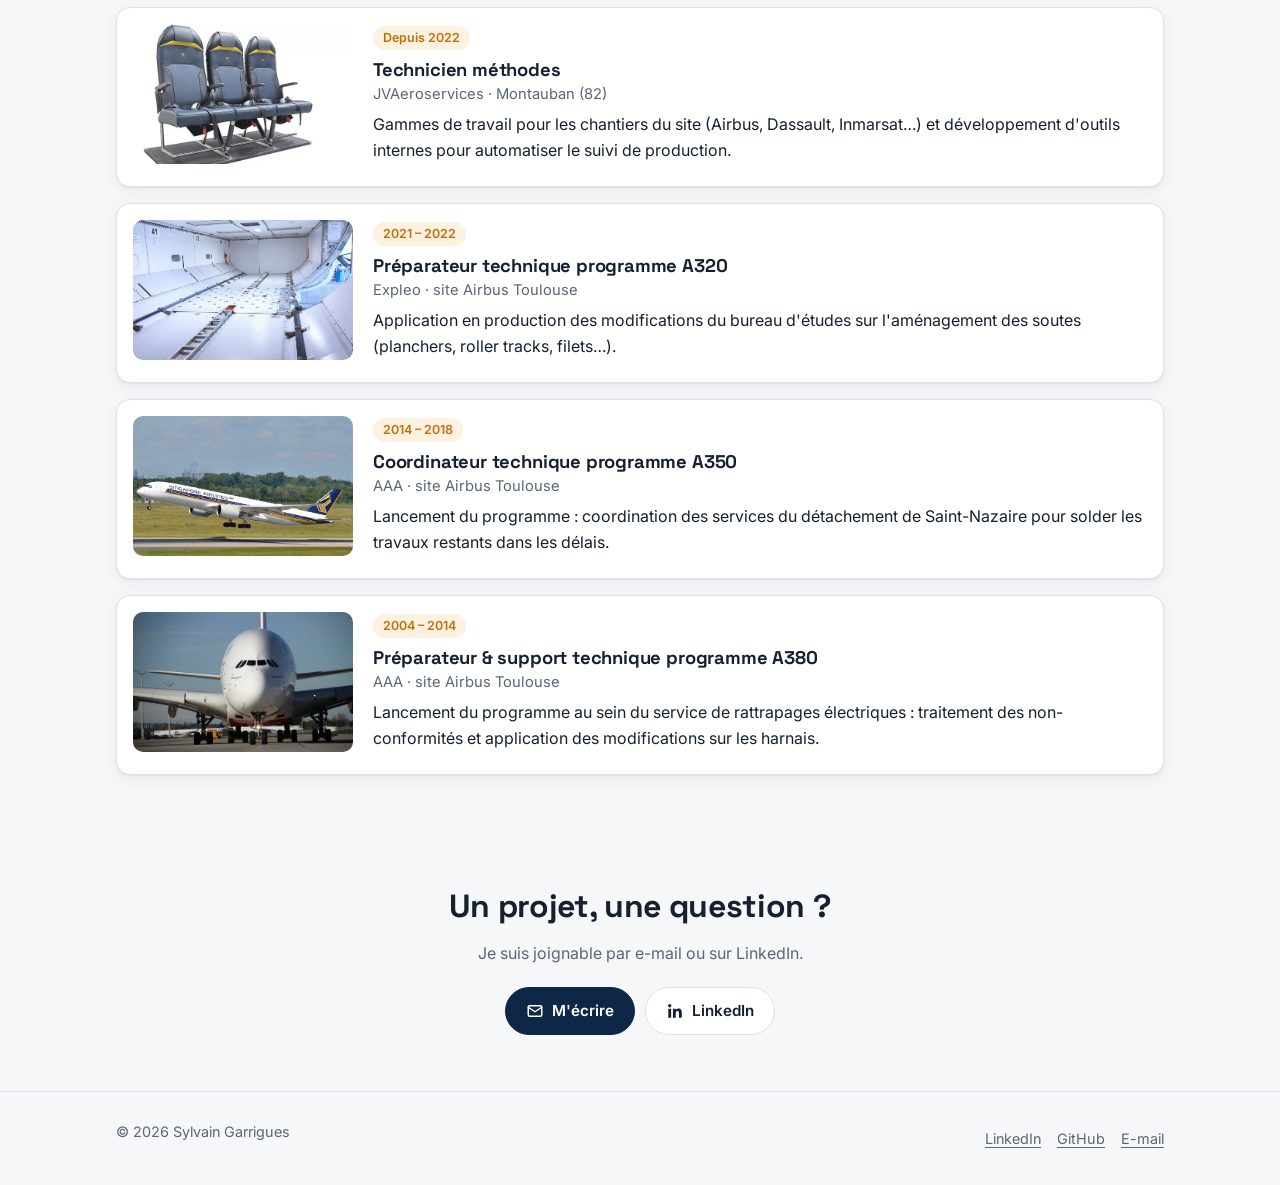
==== commit 31be1002: "Ajuste la présentation du CV et des compétences IA Co-authored-by: Copilot <223556219+Copilot@users." ====
--- a/index.html
+++ b/index.html
@@ -4,7 +4,7 @@
   <meta charset="utf-8">
   <meta name="viewport" content="width=device-width, initial-scale=1">
   <title>Sylvain Garrigues – Technicien méthodes aéronautique & automatisation</title>
-  <meta name="description" content="Technicien méthodes aéronautique (Airbus A380, A350, A320). J'automatise les processus industriels avec Python, React, VBA et les outils d'IA comme Claude.">
+  <meta name="description" content="Technicien méthodes aéronautique (Airbus A380, A350, A320). J'automatise les processus industriels avec Excel/VBA et les outils d'IA comme Claude.">
   <link rel="canonical" href="https://sylvain82.github.io/">
   <link rel="icon" href="assets/img/favicon.svg" type="image/svg+xml">
 
@@ -12,7 +12,7 @@
   <meta property="og:type" content="website">
   <meta property="og:locale" content="fr_FR">
   <meta property="og:title" content="Sylvain Garrigues – Technicien méthodes aéronautique & automatisation">
-  <meta property="og:description" content="Technicien méthodes aéronautique (Airbus A380, A350, A320). J'automatise les processus industriels avec Python, React et VBA.">
+  <meta property="og:description" content="Technicien méthodes aéronautique (Airbus A380, A350, A320). J'automatise les processus industriels avec Excel/VBA et les outils d'IA comme Claude.">
   <meta property="og:url" content="https://sylvain82.github.io/">
   <meta property="og:image" content="https://sylvain82.github.io/assets/img/social_img.jpg">
   <meta name="twitter:card" content="summary_large_image">
@@ -55,7 +55,7 @@
             Depuis 2004, j'accompagne la production aéronautique — d'abord sur les programmes Airbus A380, A350 et A320
             à Toulouse, aujourd'hui chez JVAeroservices à Montauban. Ma particularité&nbsp;: je développe moi-même les
             outils qui font gagner du temps aux équipes, du classeur VBA à l'application web complète, en m'appuyant
-            sur les assistants IA comme Claude pour concevoir et coder plus vite.
+            sur les assistants IA comme Claude quand c'est utile.
           </p>
           <div class="btn-row">
             <a class="btn btn--primary" href="cv.html">Voir mon CV</a>
@@ -93,12 +93,12 @@
           <div class="feature">
             <div class="feature__icon" aria-hidden="true">⚙️</div>
             <h3>Automatisation &amp; développement</h3>
-            <p>Outils Excel/VBA, scripts Python et applications web (React, FastAPI, PostgreSQL) pour supprimer les tâches répétitives des équipes.</p>
+            <p>Outils Excel/VBA et applications web pour supprimer les tâches répétitives des équipes.</p>
           </div>
           <div class="feature">
             <div class="feature__icon" aria-hidden="true">🤖</div>
             <h3>IA appliquée au développement</h3>
-            <p>J'utilise au quotidien les assistants IA comme Claude (Claude Code, API Claude) pour écrire, déboguer et documenter le code, et j'intègre l'IA dans les outils eux-mêmes, par exemple pour lire et classer des documents.</p>
+            <p>J'utilise de temps en temps les assistants IA comme Claude pour créer des macros Excel ou de petits programmes d'extraction de données, et gagner du temps sur les tâches répétitives.</p>
           </div>
         </div>
       </div>
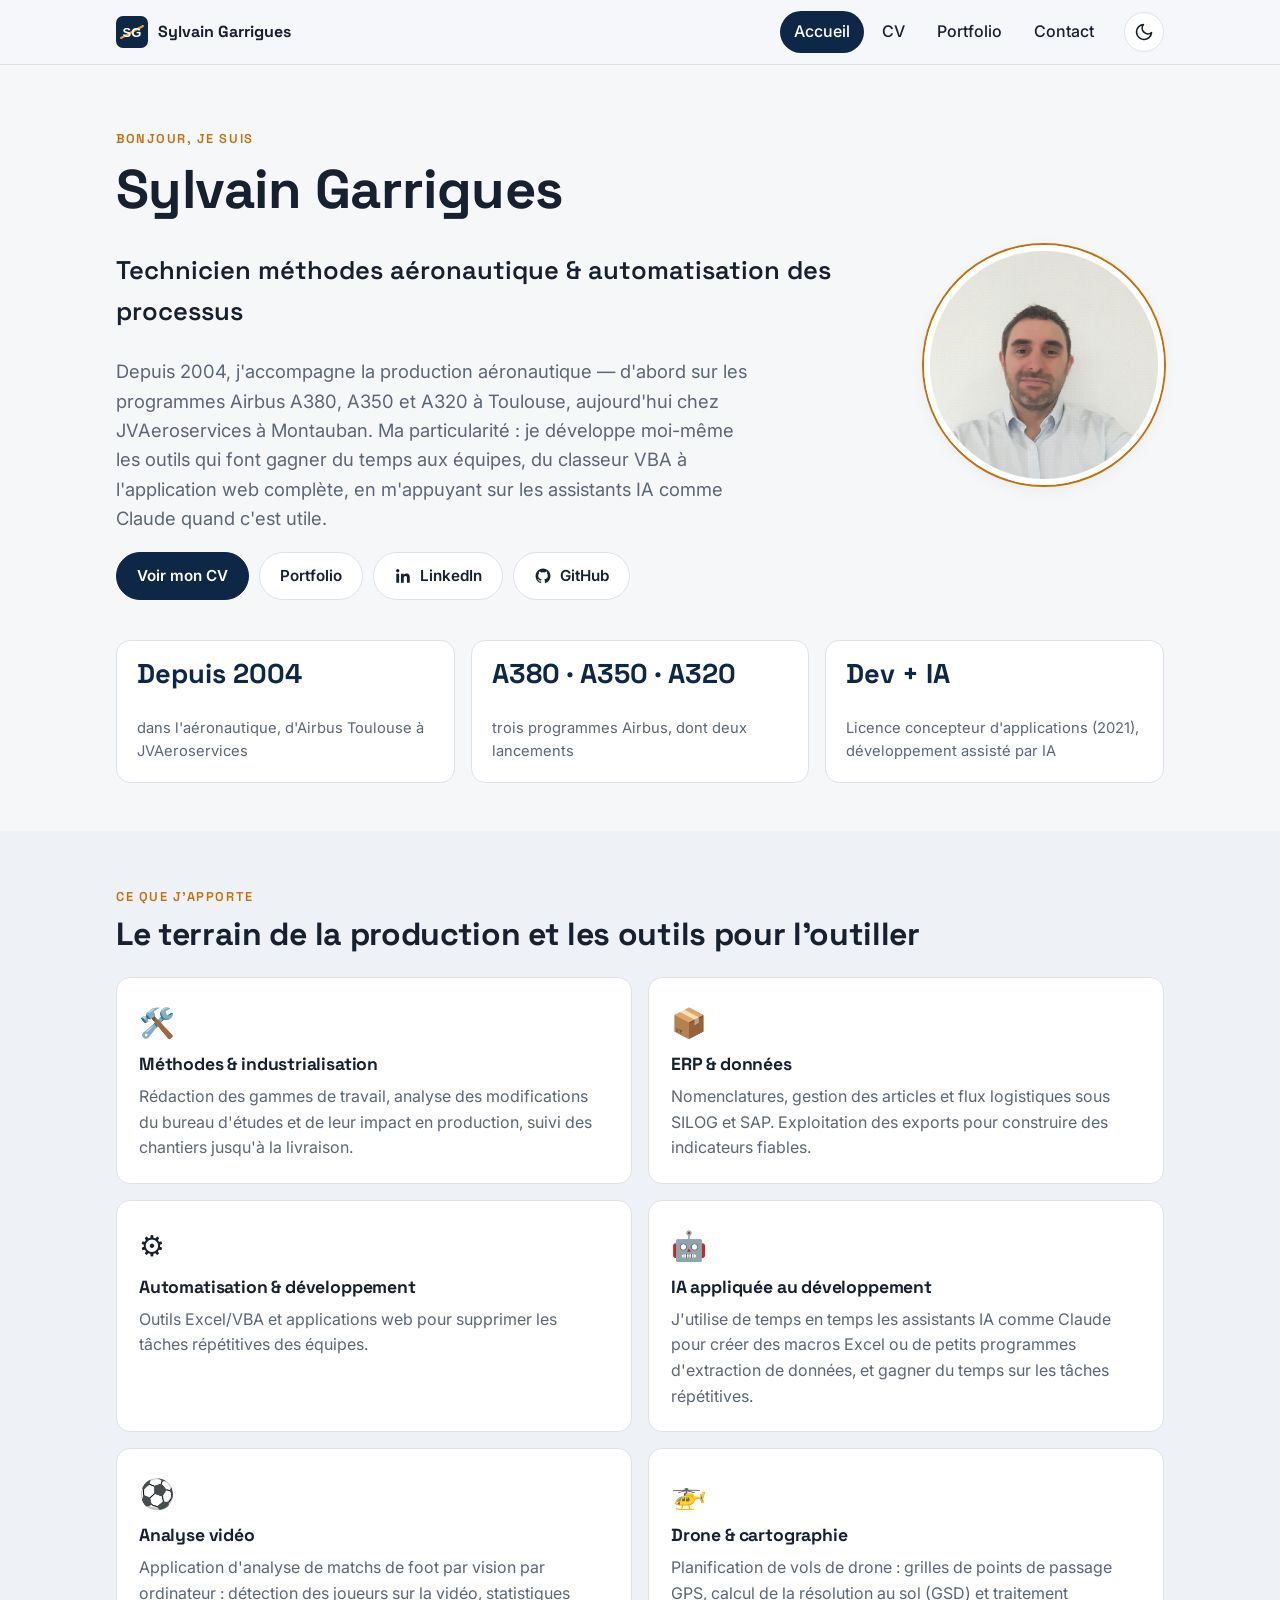
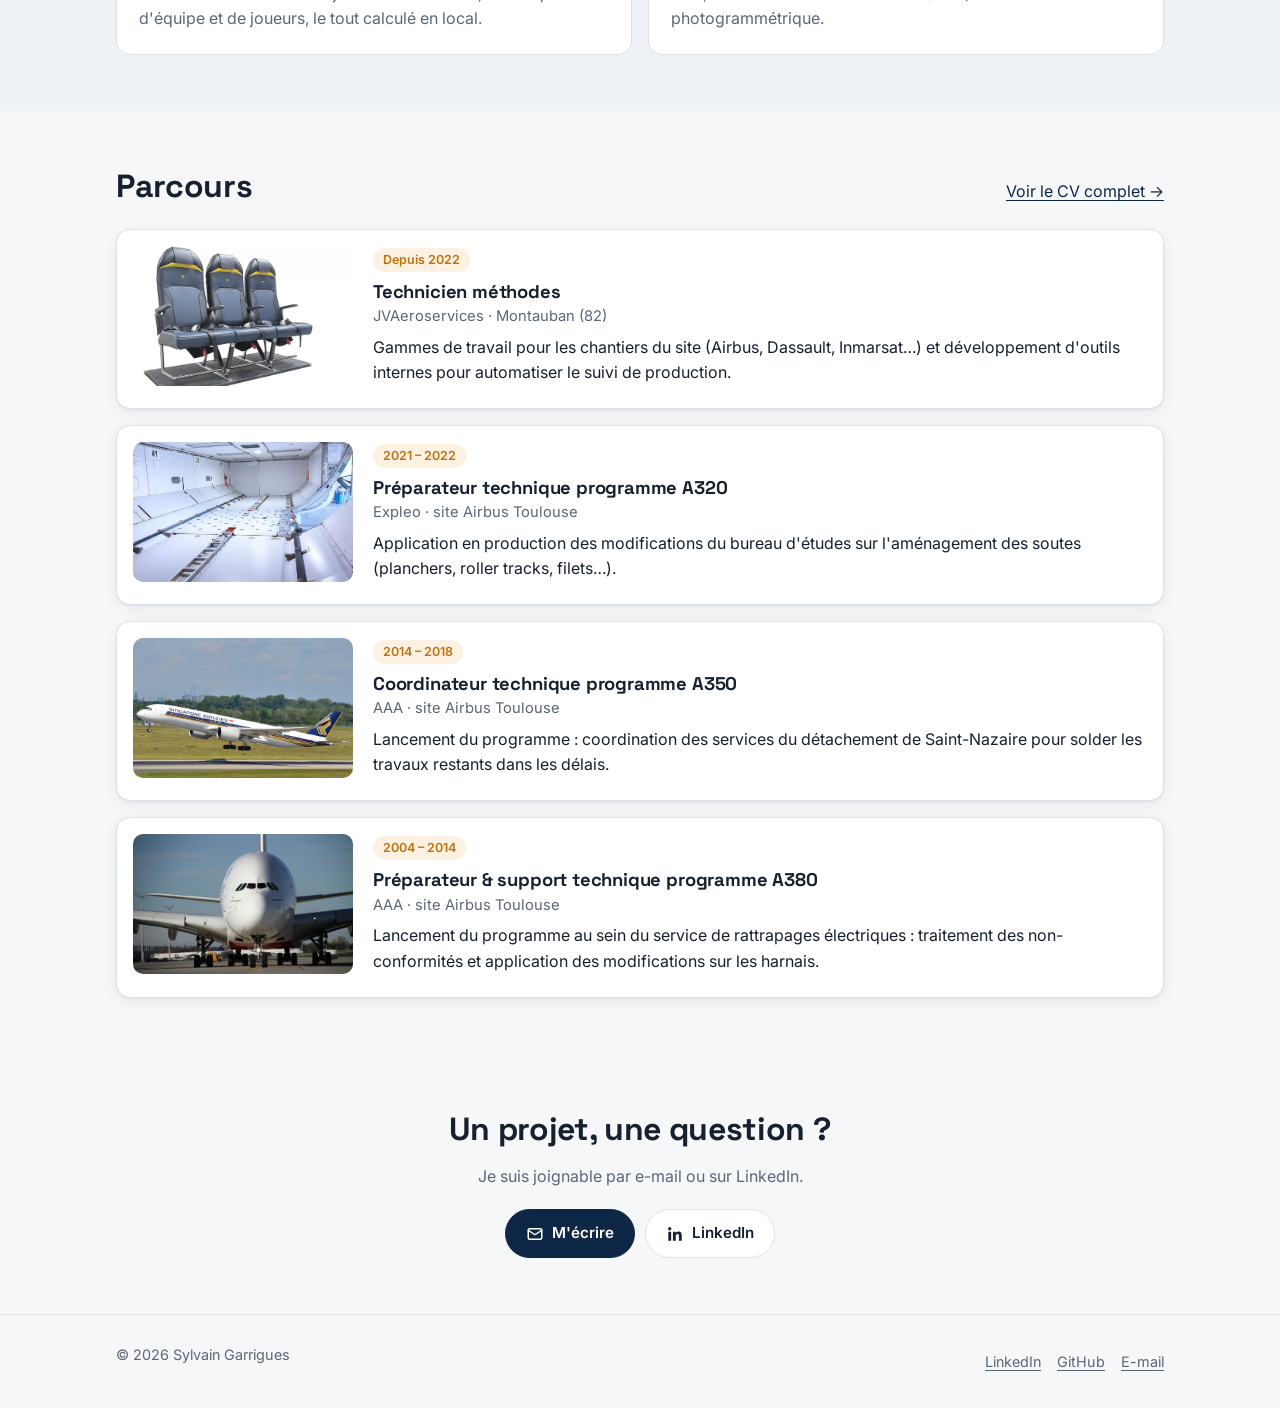
==== commit 734a62b5: "Add files via upload" ====
--- a/index.html
+++ b/index.html
@@ -5,7 +5,7 @@
   <meta name="viewport" content="width=device-width, initial-scale=1">
   <title>Sylvain Garrigues – Technicien méthodes aéronautique & automatisation</title>
   <meta name="description" content="Technicien méthodes aéronautique (Airbus A380, A350, A320). J'automatise les processus industriels avec Excel/VBA et les outils d'IA comme Claude.">
-  <link rel="canonical" href="https://sylvain82.github.io/">
+  <link rel="canonical" href="https://sylvain82.github.io/CV-2026/">
   <link rel="icon" href="assets/img/favicon.svg" type="image/svg+xml">
 
   <!-- Aperçus LinkedIn / Facebook / X -->
@@ -13,8 +13,8 @@
   <meta property="og:locale" content="fr_FR">
   <meta property="og:title" content="Sylvain Garrigues – Technicien méthodes aéronautique & automatisation">
   <meta property="og:description" content="Technicien méthodes aéronautique (Airbus A380, A350, A320). J'automatise les processus industriels avec Excel/VBA et les outils d'IA comme Claude.">
-  <meta property="og:url" content="https://sylvain82.github.io/">
-  <meta property="og:image" content="https://sylvain82.github.io/assets/img/social_img.jpg">
+  <meta property="og:url" content="https://sylvain82.github.io/CV-2026/">
+  <meta property="og:image" content="https://sylvain82.github.io/CV-2026/assets/img/social_img.jpg">
   <meta name="twitter:card" content="summary_large_image">
 
   <!-- Thème appliqué avant l'affichage (évite un flash de couleur) -->
@@ -100,6 +100,16 @@
             <h3>IA appliquée au développement</h3>
             <p>J'utilise de temps en temps les assistants IA comme Claude pour créer des macros Excel ou de petits programmes d'extraction de données, et gagner du temps sur les tâches répétitives.</p>
           </div>
+          <div class="feature">
+            <div class="feature__icon" aria-hidden="true">⚽</div>
+            <h3>Analyse vidéo</h3>
+            <p>Application d'analyse de matchs de foot par vision par ordinateur : détection des joueurs sur la vidéo, statistiques d'équipe et de joueurs, le tout calculé en local.</p>
+          </div>
+          <div class="feature">
+            <div class="feature__icon" aria-hidden="true">🚁</div>
+            <h3>Drone &amp; cartographie</h3>
+            <p>Planification de vols de drone : grilles de points de passage GPS, calcul de la résolution au sol (GSD) et traitement photogrammétrique.</p>
+          </div>
         </div>
       </div>
     </section>
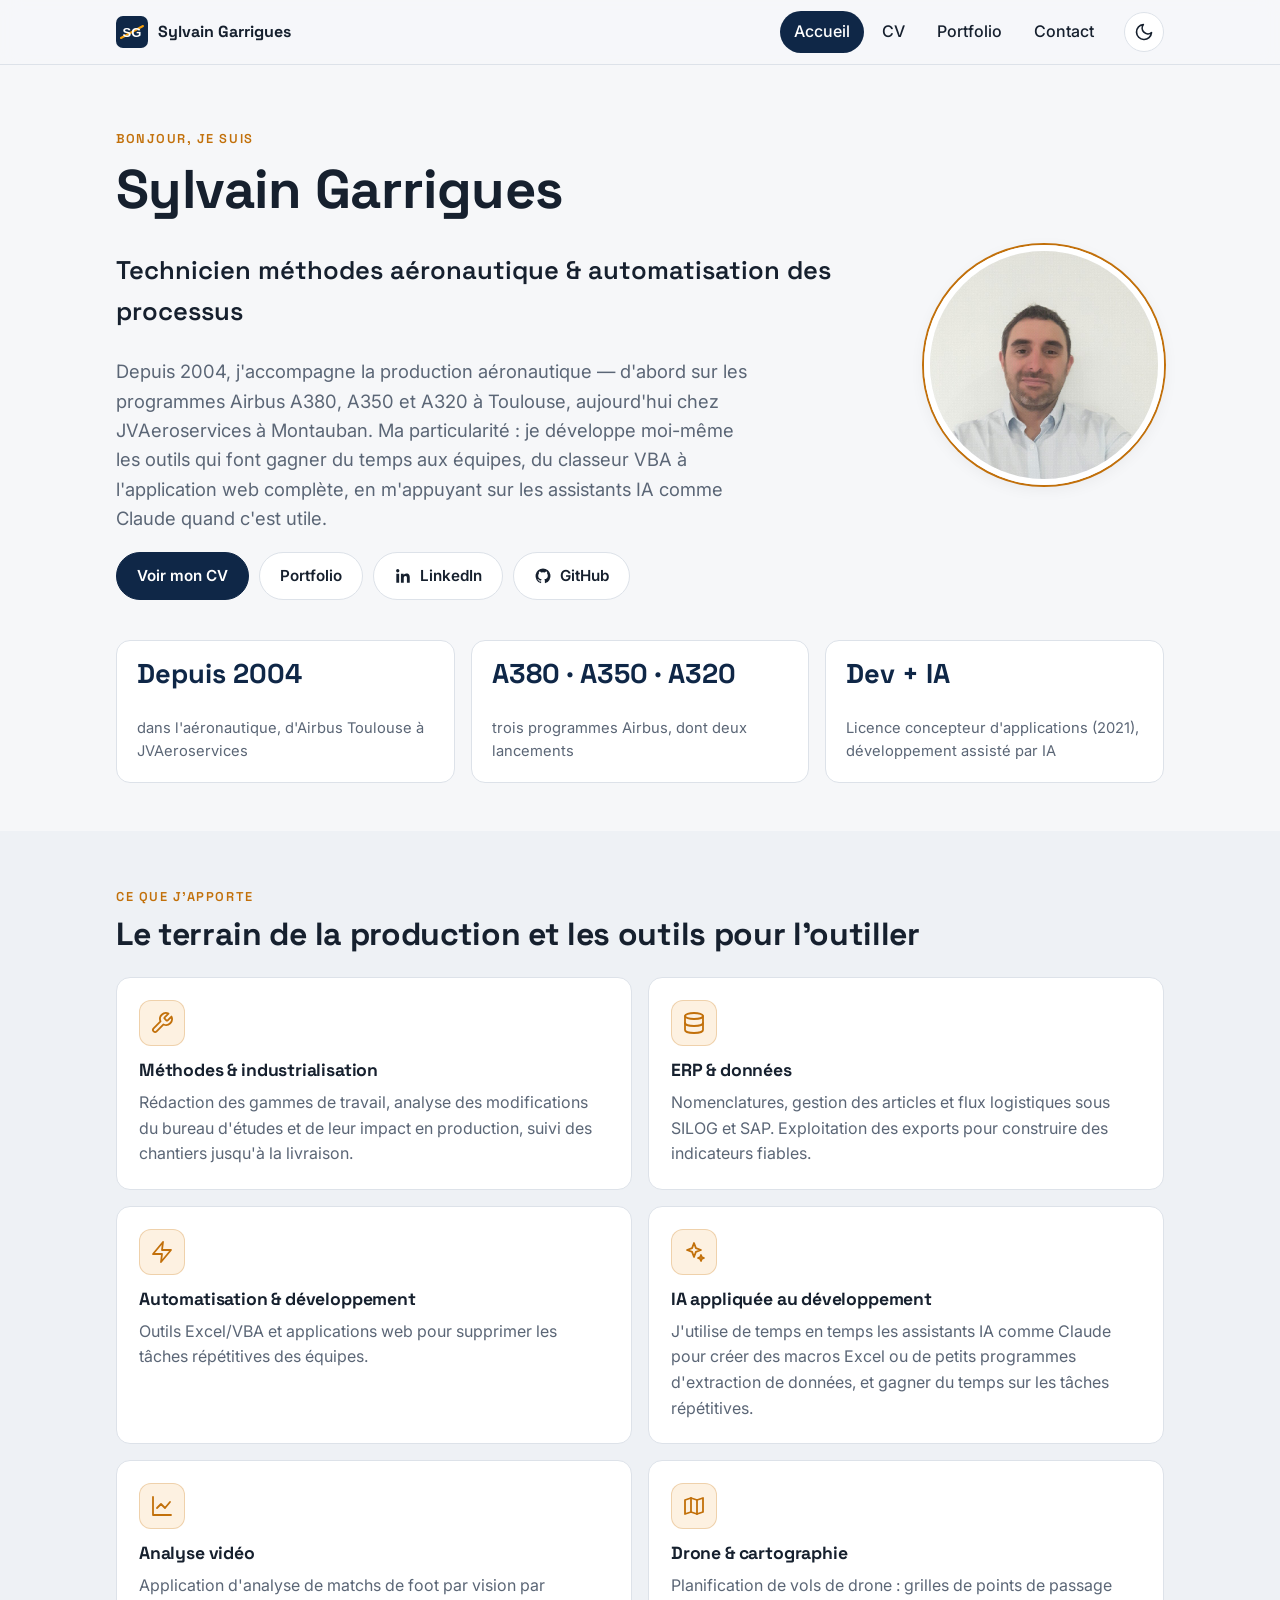
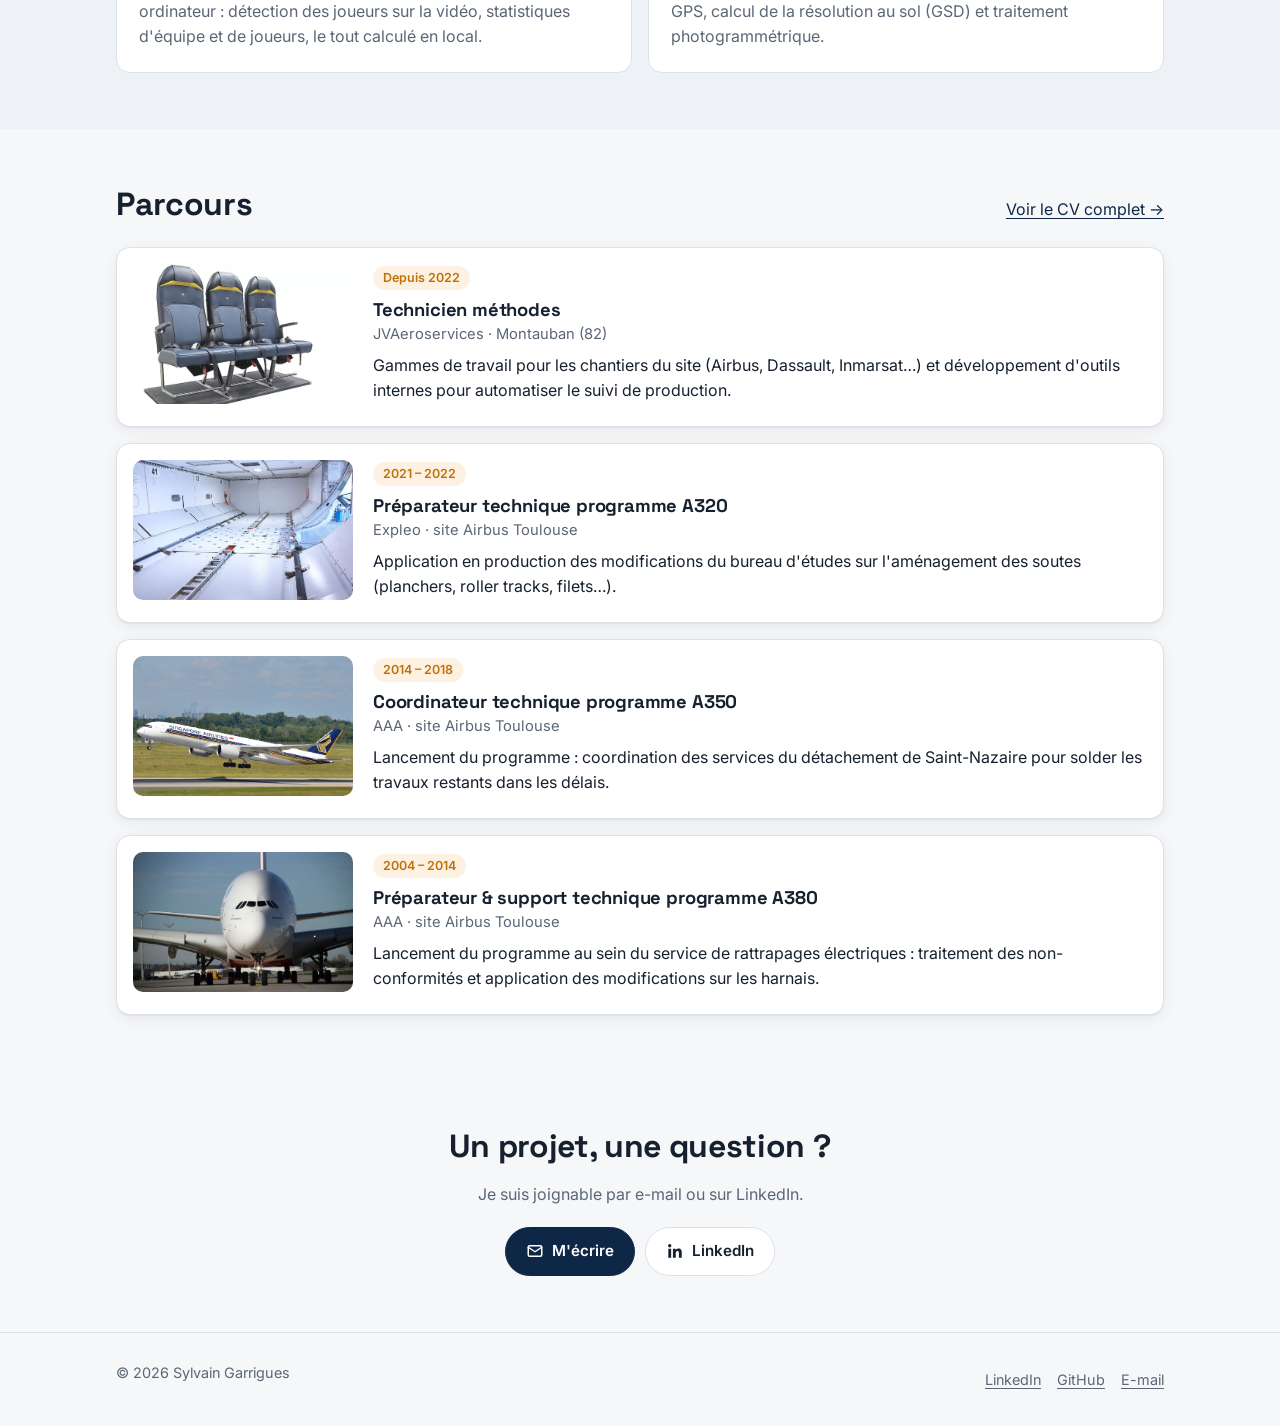
==== commit c89f2471: "Portfolio en grille avec captures, filtres et icônes homogènes - Cartes projets verticales en grille" ====
--- a/index.html
+++ b/index.html
@@ -81,32 +81,32 @@
         <h2>Le terrain de la production et les outils pour l'outiller</h2>
         <div class="features" style="margin-top:24px">
           <div class="feature">
-            <div class="feature__icon" aria-hidden="true">🛠️</div>
+            <div class="feature__icon" data-icon="wrench" aria-hidden="true"></div>
             <h3>Méthodes &amp; industrialisation</h3>
             <p>Rédaction des gammes de travail, analyse des modifications du bureau d'études et de leur impact en production, suivi des chantiers jusqu'à la livraison.</p>
           </div>
           <div class="feature">
-            <div class="feature__icon" aria-hidden="true">📦</div>
+            <div class="feature__icon" data-icon="database" aria-hidden="true"></div>
             <h3>ERP &amp; données</h3>
             <p>Nomenclatures, gestion des articles et flux logistiques sous SILOG et SAP. Exploitation des exports pour construire des indicateurs fiables.</p>
           </div>
           <div class="feature">
-            <div class="feature__icon" aria-hidden="true">⚙️</div>
+            <div class="feature__icon" data-icon="zap" aria-hidden="true"></div>
             <h3>Automatisation &amp; développement</h3>
             <p>Outils Excel/VBA et applications web pour supprimer les tâches répétitives des équipes.</p>
           </div>
           <div class="feature">
-            <div class="feature__icon" aria-hidden="true">🤖</div>
+            <div class="feature__icon" data-icon="sparkles" aria-hidden="true"></div>
             <h3>IA appliquée au développement</h3>
             <p>J'utilise de temps en temps les assistants IA comme Claude pour créer des macros Excel ou de petits programmes d'extraction de données, et gagner du temps sur les tâches répétitives.</p>
           </div>
           <div class="feature">
-            <div class="feature__icon" aria-hidden="true">⚽</div>
+            <div class="feature__icon" data-icon="chart" aria-hidden="true"></div>
             <h3>Analyse vidéo</h3>
             <p>Application d'analyse de matchs de foot par vision par ordinateur : détection des joueurs sur la vidéo, statistiques d'équipe et de joueurs, le tout calculé en local.</p>
           </div>
           <div class="feature">
-            <div class="feature__icon" aria-hidden="true">🚁</div>
+            <div class="feature__icon" data-icon="map" aria-hidden="true"></div>
             <h3>Drone &amp; cartographie</h3>
             <p>Planification de vols de drone : grilles de points de passage GPS, calcul de la résolution au sol (GSD) et traitement photogrammétrique.</p>
           </div>
--- a/assets/css/style.css
+++ b/assets/css/style.css
@@ -17,6 +17,7 @@
   --accent: #c2700a;         /* ambre — lisible sur fond clair */
   --accent-soft: #fdf1e1;
   --shadow: 0 1px 2px rgba(16, 24, 40, .06), 0 4px 16px rgba(16, 24, 40, .06);
+  --shadow-hover: 0 2px 4px rgba(16, 24, 40, .06), 0 14px 32px rgba(16, 24, 40, .12);
   --radius: 14px;
   --maxw: 1080px;
   --font: "Inter", system-ui, -apple-system, "Segoe UI", Roboto, sans-serif;
@@ -37,6 +38,7 @@
     --accent: #f5a524;
     --accent-soft: #2a2114;
     --shadow: 0 1px 2px rgba(0, 0, 0, .3), 0 6px 20px rgba(0, 0, 0, .25);
+    --shadow-hover: 0 2px 4px rgba(0, 0, 0, .35), 0 16px 36px rgba(0, 0, 0, .4);
     color-scheme: dark;
   }
 }
@@ -52,6 +54,7 @@
   --accent: #f5a524;
   --accent-soft: #2a2114;
   --shadow: 0 1px 2px rgba(0, 0, 0, .3), 0 6px 20px rgba(0, 0, 0, .25);
+  --shadow-hover: 0 2px 4px rgba(0, 0, 0, .35), 0 16px 36px rgba(0, 0, 0, .4);
   color-scheme: dark;
 }
 
@@ -149,6 +152,7 @@
   padding: 16px; box-shadow: var(--shadow); transition: transform .15s, border-color .15s;
 }
 .card--link:hover { transform: translateY(-2px); border-color: var(--accent); }
+.card:hover { box-shadow: var(--shadow-hover); }
 .card__media { width: 100%; height: 140px; object-fit: cover; border-radius: 10px; background: var(--surface-2); }
 .card__media--icon { display: flex; align-items: center; justify-content: center; font-size: 3rem; }
 .card__body p { margin-bottom: .4em; }
@@ -159,6 +163,71 @@
 .card__link::after { content: ""; position: absolute; inset: 0; border-radius: var(--radius); }
 .card__more { color: var(--accent); font-weight: 600; font-size: .9rem; margin-top: 8px; }
 
+[hidden] { display: none !important; }
+.ico { width: 1em; height: 1em; flex: none; }
+
+/* Projets : grille de cartes verticales */
+.pgrid { display: grid; grid-template-columns: repeat(auto-fill, minmax(300px, 1fr)); gap: 20px; margin-top: 20px; }
+.pcard {
+  display: flex; flex-direction: column; overflow: hidden;
+  background: var(--surface); border: 1px solid var(--border); border-radius: var(--radius);
+  box-shadow: var(--shadow); transition: transform .2s, box-shadow .2s, border-color .2s;
+}
+.pcard:hover { transform: translateY(-4px); border-color: color-mix(in srgb, var(--accent) 45%, var(--border)); box-shadow: var(--shadow-hover); }
+.pcard__media {
+  display: block; width: 100%; aspect-ratio: 16 / 10; height: auto; object-fit: cover; object-position: top;
+  border-bottom: 1px solid var(--border); background: var(--surface-2); transition: transform .4s;
+}
+img.pcard__media { transform-origin: top center; }
+.pcard:hover img.pcard__media { transform: scale(1.03); }
+.pcard__media--icon {
+  display: flex; align-items: center; justify-content: center; color: var(--primary);
+  background:
+    radial-gradient(circle at 25% 20%, color-mix(in srgb, var(--accent) 22%, transparent), transparent 55%),
+    radial-gradient(circle at 80% 85%, color-mix(in srgb, var(--primary) 20%, transparent), transparent 60%),
+    linear-gradient(135deg, var(--surface-2), var(--surface));
+}
+.pcard__media--icon .ico {
+  width: 76px; height: 76px; padding: 18px; border-radius: 22px; stroke-width: 1.5;
+  background: var(--surface); border: 1px solid var(--border); box-shadow: var(--shadow);
+}
+.pcard__body { display: flex; flex-direction: column; flex: 1; padding: 18px 20px 20px; }
+.pcard__title { font-size: 1.12rem; margin: 0 0 6px; }
+.pcard__text {
+  color: var(--muted); font-size: .94rem; margin: 0;
+  display: -webkit-box; -webkit-box-orient: vertical; -webkit-line-clamp: 3; line-clamp: 3; overflow: hidden;
+}
+.pcard.is-open .pcard__text { display: block; -webkit-line-clamp: unset; line-clamp: unset; }
+.pcard__more {
+  align-self: flex-start; margin-top: 4px; padding: 2px 0; border: 0; background: none; cursor: pointer;
+  font: inherit; font-size: .88rem; font-weight: 600; color: var(--accent);
+}
+.pcard__more:hover { text-decoration: underline; text-underline-offset: 3px; }
+.pcard .tags { margin-top: 12px; }
+.pcard__actions { display: flex; flex-wrap: wrap; gap: 8px; margin-top: auto; padding-top: 16px; }
+.pbtn {
+  display: inline-flex; align-items: center; gap: 6px; padding: 7px 14px; border-radius: 999px;
+  font-size: .88rem; font-weight: 600; text-decoration: none;
+  border: 1px solid var(--border); background: var(--surface); color: var(--text); transition: border-color .15s, background-color .15s;
+}
+.pbtn:hover { border-color: var(--accent); color: var(--text); }
+.pbtn--primary { background: var(--primary); border-color: var(--primary); color: var(--primary-contrast); }
+.pbtn--primary:hover { color: var(--primary-contrast); background: color-mix(in srgb, var(--primary) 85%, var(--accent)); }
+.pbtn .ico { width: 15px; height: 15px; }
+
+/* Filtres du portfolio */
+.filters { display: flex; flex-wrap: wrap; gap: 8px; margin-top: 20px; }
+.chip {
+  padding: 7px 14px; border-radius: 999px; border: 1px solid var(--border); background: var(--surface);
+  color: var(--text); font: inherit; font-size: .88rem; font-weight: 500; cursor: pointer; transition: border-color .15s, background-color .15s;
+}
+.chip:hover { border-color: var(--accent); }
+.chip[aria-pressed="true"] { background: var(--primary); border-color: var(--primary); color: var(--primary-contrast); }
+
+/* Apparition douce au défilement */
+.reveal { opacity: 0; translate: 0 14px; transition: opacity .5s ease, translate .5s ease, transform .2s, box-shadow .2s, border-color .2s; }
+.reveal.is-visible { opacity: 1; translate: 0 0; }
+
 /* ---------- 5. Pages ---------- */
 /* Accueil */
 .hero { padding: 64px 0 48px; }
@@ -175,8 +244,17 @@
 .stat__label { color: var(--muted); font-size: .92rem; margin: 4px 0 0; }
 
 .features { display: grid; grid-template-columns: repeat(2, 1fr); gap: 16px; }
-.feature { background: var(--surface); border: 1px solid var(--border); border-radius: var(--radius); padding: 22px; }
-.feature__icon { font-size: 1.8rem; margin-bottom: 8px; }
+.feature {
+  background: var(--surface); border: 1px solid var(--border); border-radius: var(--radius); padding: 22px;
+  transition: transform .2s, box-shadow .2s, border-color .2s;
+}
+.feature:hover { transform: translateY(-3px); box-shadow: var(--shadow-hover); border-color: color-mix(in srgb, var(--accent) 45%, var(--border)); }
+.feature__icon {
+  display: inline-flex; align-items: center; justify-content: center; width: 46px; height: 46px; margin-bottom: 14px;
+  border-radius: 12px; background: var(--accent-soft); color: var(--accent);
+  border: 1px solid color-mix(in srgb, var(--accent) 25%, transparent);
+}
+.feature__icon .ico { width: 24px; height: 24px; }
 .feature p { color: var(--muted); margin: 0; }
 
 .cta { text-align: center; }
@@ -242,43 +320,64 @@
 }
 @media (prefers-reduced-motion: reduce) {
   * { transition: none !important; scroll-behavior: auto !important; }
+  .reveal { opacity: 1; translate: none; }
 }
 
 /* ---------- 7. Impression : le CV tient sur 2 pages A4 ---------- */
 @media print {
-  @page { size: A4; margin: 14mm 14mm 12mm; }
+  /* CV en PDF : une page A4, deux colonnes équilibrées.
+     Gauche : expériences. Droite : compétences, formation, certification
+     (avant, la formation seule débordait sur une 2e page presque vide). */
+  @page { size: A4; margin: 11mm 12mm 10mm; }
   /* sélecteur plus fort que les règles du thème sombre */
   html:root:not([data-print]) {
     --bg: #fff; --surface: #fff; --surface-2: #f2f4f7; --text: #111; --muted: #444;
     --border: #ccc; --primary: #0f2747; --accent: #b4650a; --accent-soft: #fff; --shadow: none;
     color-scheme: light;
   }
-  body { font-size: 10pt; line-height: 1.4; background: #fff; }
+  body { font-size: 9.5pt; line-height: 1.32; background: #fff; }
+  .reveal { opacity: 1 !important; translate: none !important; }
   .site-header, .site-footer, .no-print, .skip-link { display: none !important; }
   .print-only { display: block; }
   a { color: inherit; text-decoration: none; }
   .container { max-width: none; padding: 0; }
-  .page-head { padding: 0 0 6pt; }
+  .page-head { padding: 0 0 4pt; }
   .page-head .container > h1, .page-head .eyebrow, .page-head .lead { display: none; }
-  .print-head { display: flex; justify-content: space-between; align-items: flex-end; border-bottom: 2px solid var(--primary); padding-bottom: 6pt; margin-bottom: 10pt; }
+  .print-head { display: flex; justify-content: space-between; align-items: flex-end; border-bottom: 2px solid var(--primary); padding-bottom: 5pt; margin-bottom: 8pt; }
   .print-head h1 { font-size: 20pt; margin: 0; color: var(--primary); }
   .print-head p { margin: 2pt 0 0; font-weight: 600; }
   .print-head .contact-list { gap: 1pt; text-align: right; font-size: 9pt; }
   .section { padding: 0; }
-  .cv-grid { grid-template-columns: 1fr 58mm; gap: 8mm; }
-  .cv-aside { position: static; gap: 4mm; }
-  .panel { padding: 0; border: 0; background: none; }
-  .timeline__head { flex-wrap: nowrap; }
-  .panel h2, .cv-main h2 { font-size: 12pt; color: var(--primary); border-bottom: 1px solid var(--border); padding-bottom: 2pt; margin-bottom: 6pt; }
-  .cv-main h2, .panel h2 { break-after: avoid; page-break-after: avoid; }
-  .timeline__meta { font-size: 9pt; margin: 0 0 2pt; }
-  .timeline { margin-bottom: 8pt; border-left-width: 1px; }
-  .timeline__item { padding: 0 0 7pt 12pt; break-inside: avoid; }
+
+  /* grille : colonne gauche = expériences ; colonne droite = les 3 autres blocs */
+  .cv-grid { display: grid; grid-template-columns: 1fr 63mm; column-gap: 7mm; row-gap: 0; align-items: start; }
+  .cv-main, .cv-aside { display: contents; }
+  .cv-exp       { grid-column: 1; grid-row: 1 / span 3; }
+  .cv-aside .panel:nth-child(1) { grid-column: 2; grid-row: 1; }   /* Compétences */
+  .cv-formation { grid-column: 2; grid-row: 2; }
+  .cv-aside .panel:nth-child(2) { grid-column: 2; grid-row: 3; }   /* Certification */
+
+  .panel { padding: 0; border: 0; background: none; margin: 0 0 7pt; }
+  .timeline__head { flex-wrap: wrap; gap: 0 6pt; }
+  .panel h2, .cv-exp h2, .cv-formation h2 { font-size: 12pt; color: var(--primary); border-bottom: 1px solid var(--border); padding-bottom: 2pt; margin: 0 0 5pt; break-after: avoid; page-break-after: avoid; }
+  .timeline__meta { font-size: 8.5pt; margin: 0 0 1.5pt; }
+  .timeline { margin: 0 0 6pt; border-left-width: 1px; }
+  .timeline__item { padding: 0 0 5.5pt 11pt; break-inside: avoid; }
   .timeline__item::before { width: 8px; height: 8px; left: -5px; top: 4px; border-width: 2px; }
-  .timeline__head h3 { font-size: 10.5pt; }
-  .timeline__item p { margin: 0 0 2pt; }
-  .tags { gap: 3pt; margin-top: 3pt; }
-  .tags li { font-size: 8pt; padding: 0 5pt; border-color: #bbb; background: #fff; }
-  .skills__group + .skills__group { margin-top: 6pt; }
-  .skills__group h3 { font-size: 9.5pt; }
-}
+  .timeline__head h3 { font-size: 10pt; }
+  .timeline__item p { margin: 0 0 1.5pt; }
+  .tags { gap: 2.5pt; margin-top: 2pt; }
+  .tags li { font-size: 7.5pt; padding: 0 4.5pt; border-color: #bbb; background: #fff; }
+  .skills__group + .skills__group { margin-top: 4.5pt; }
+  .skills__group h3 { font-size: 9pt; margin-bottom: 2pt; }
+  .cv-formation .timeline__item { padding-bottom: 4pt; }
+  /* formation : titre, puis date, puis école (même présentation pour les 3 lignes) */
+  .cv-formation .timeline__head { display: block; }
+  .cv-formation .timeline__period { display: block; }
+
+  /* expériences : texte un peu plus aéré pour occuper toute la hauteur de la colonne */
+  .cv-exp { font-size: 10.2pt; line-height: 1.4; }
+  .cv-exp .timeline__head h3 { font-size: 10.5pt; }
+  .cv-exp .timeline__meta { font-size: 9pt; }
+  .cv-exp .timeline__item { padding-bottom: 9pt; }
+}
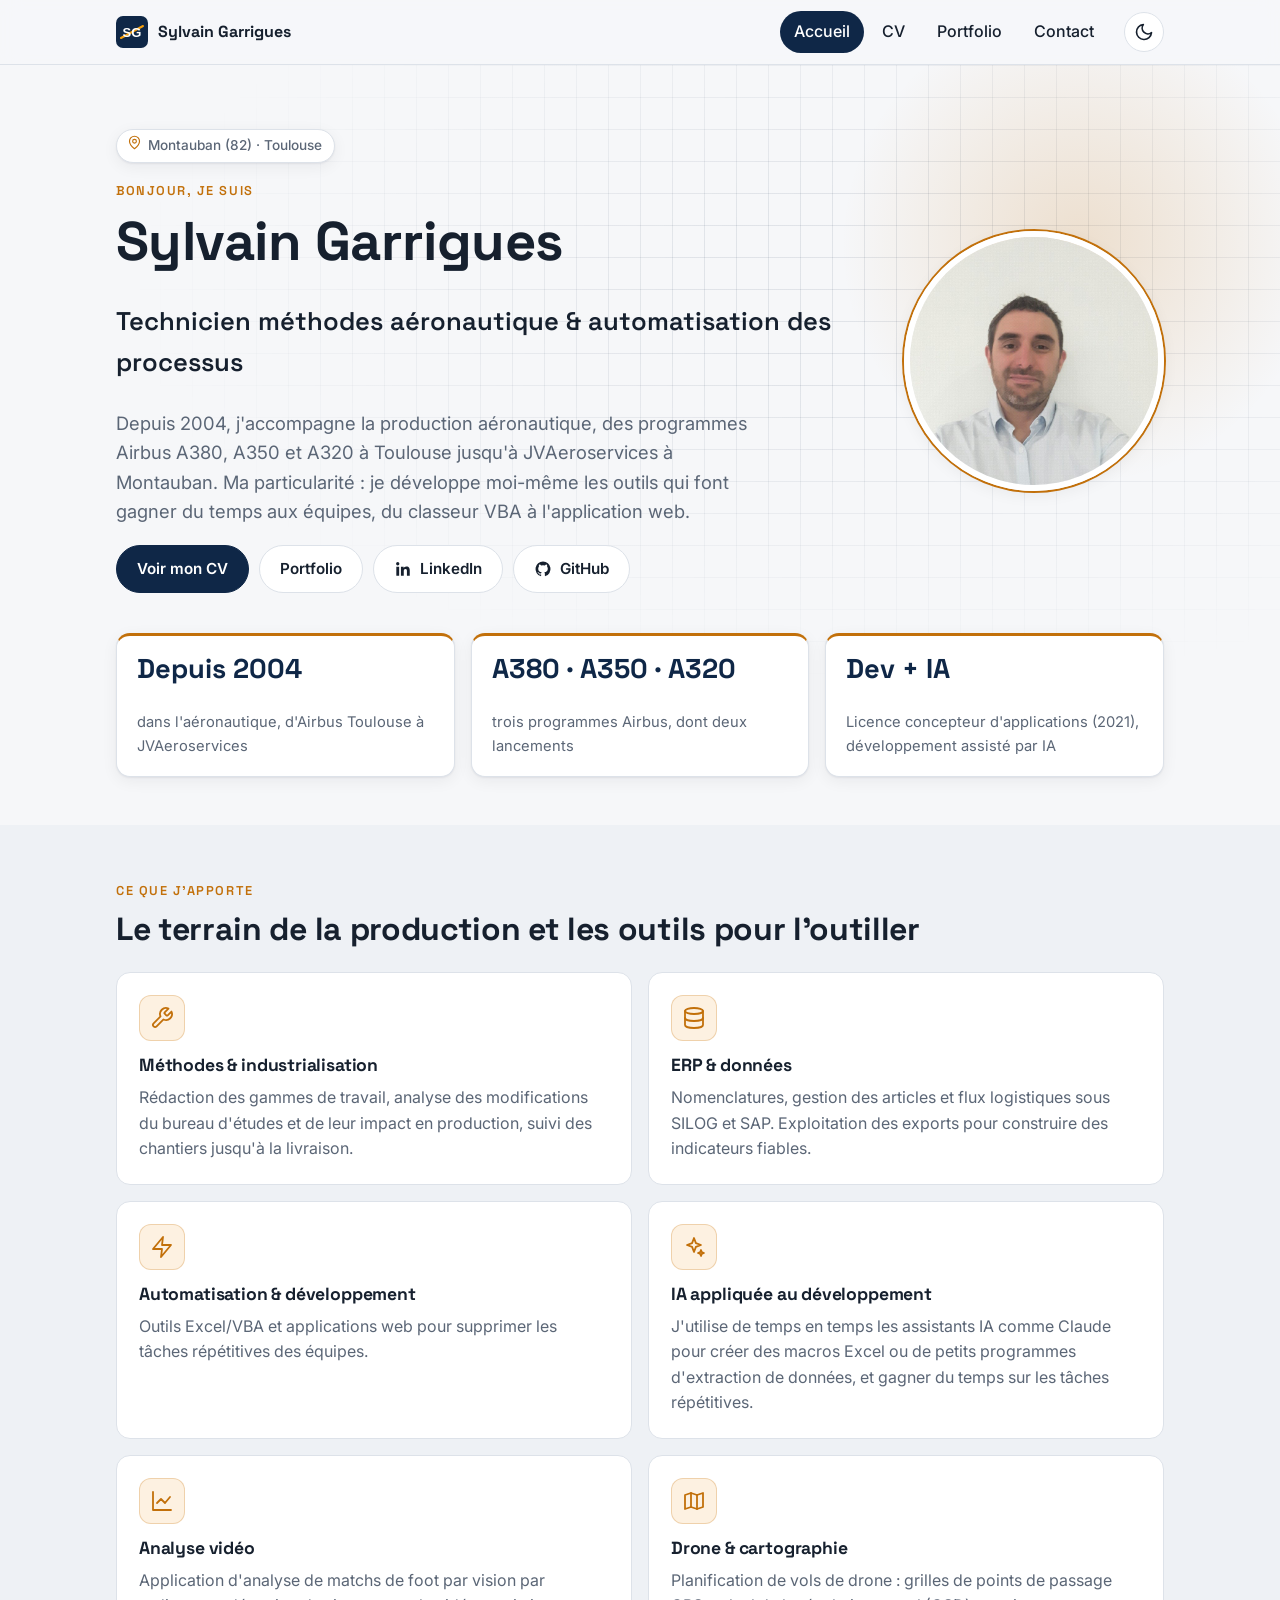
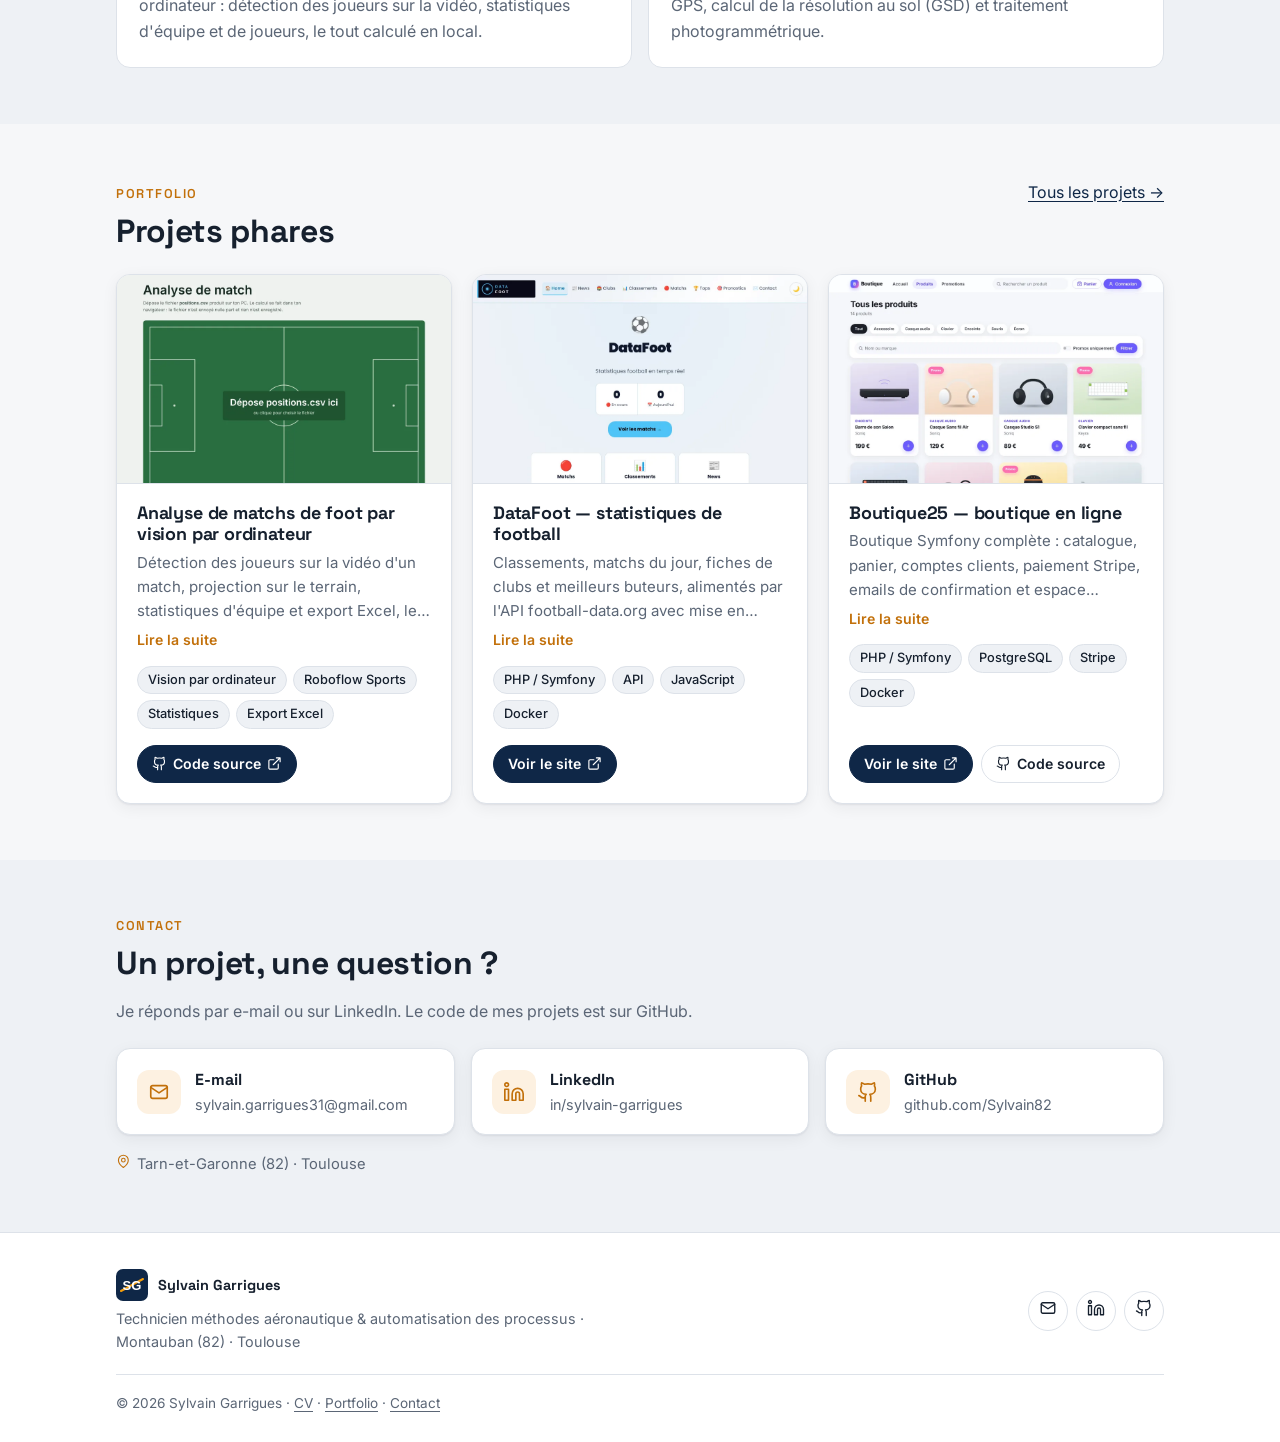
==== commit f82cd22d: "Accueil, CV et finitions : projets phares, contact, pied de page - Accueil : fond quadrillé et halo," ====
--- a/index.html
+++ b/index.html
@@ -36,7 +36,7 @@
           <li><a href="index.html" data-page="accueil">Accueil</a></li>
           <li><a href="cv.html" data-page="cv">CV</a></li>
           <li><a href="portfolio.html" data-page="portfolio">Portfolio</a></li>
-          <li><a href="mailto:sylvain.garrigues31@gmail.com">Contact</a></li>
+          <li><a href="index.html#contact" data-nav="contact">Contact</a></li>
         </ul>
       </nav>
       <button class="icon-btn" type="button" data-theme-toggle aria-label="Changer de thème"><svg class="icon-moon" viewBox="0 0 24 24" fill="none" stroke="currentColor" stroke-width="2" stroke-linecap="round" stroke-linejoin="round" aria-hidden="true"><path d="M21 12.8A9 9 0 1 1 11.2 3a7 7 0 0 0 9.8 9.8z"/></svg><svg class="icon-sun" viewBox="0 0 24 24" fill="none" stroke="currentColor" stroke-width="2" stroke-linecap="round" aria-hidden="true"><circle cx="12" cy="12" r="4"/><path d="M12 2v2M12 20v2M4.9 4.9l1.4 1.4M17.7 17.7l1.4 1.4M2 12h2M20 12h2M4.9 19.1l1.4-1.4M17.7 6.3l1.4-1.4"/></svg></button>
@@ -48,14 +48,14 @@
     <section class="hero">
       <div class="container hero__grid">
         <div>
+          <p class="hero__badge"><span data-icon="pin"></span>Montauban (82) · Toulouse</p>
           <p class="eyebrow">Bonjour, je suis</p>
           <h1>Sylvain Garrigues</h1>
           <p class="hero__role">Technicien méthodes aéronautique &amp; automatisation des processus</p>
           <p class="hero__lead">
-            Depuis 2004, j'accompagne la production aéronautique — d'abord sur les programmes Airbus A380, A350 et A320
-            à Toulouse, aujourd'hui chez JVAeroservices à Montauban. Ma particularité&nbsp;: je développe moi-même les
-            outils qui font gagner du temps aux équipes, du classeur VBA à l'application web complète, en m'appuyant
-            sur les assistants IA comme Claude quand c'est utile.
+            Depuis 2004, j'accompagne la production aéronautique, des programmes Airbus A380, A350 et A320 à Toulouse
+            jusqu'à JVAeroservices à Montauban. Ma particularité&nbsp;: je développe moi-même les outils qui font gagner
+            du temps aux équipes, du classeur VBA à l'application web.
           </p>
           <div class="btn-row">
             <a class="btn btn--primary" href="cv.html">Voir mon CV</a>
@@ -117,33 +117,52 @@
     <section class="section">
       <div class="container">
         <div class="section__head">
-          <h2>Parcours</h2>
-          <a href="cv.html">Voir le CV complet →</a>
+          <div>
+            <p class="eyebrow">Portfolio</p>
+            <h2>Projets phares</h2>
+          </div>
+          <a href="portfolio.html">Tous les projets →</a>
         </div>
-        <div class="cards" data-render="experiences-accueil"></div>
+        <div class="pgrid" data-render="projets-accueil"></div>
       </div>
     </section>
 
-    <section class="section cta">
+    <section class="section section--alt contact" id="contact">
       <div class="container">
+        <p class="eyebrow">Contact</p>
         <h2>Un projet, une question&nbsp;?</h2>
-        <p>Je suis joignable par e-mail ou sur LinkedIn.</p>
-        <div class="btn-row">
-          <a class="btn btn--primary" href="mailto:sylvain.garrigues31@gmail.com"><svg viewBox="0 0 24 24" fill="none" stroke="currentColor" stroke-width="2" stroke-linecap="round" stroke-linejoin="round" aria-hidden="true"><rect x="3" y="5" width="18" height="14" rx="2"/><path d="m3 7 9 6 9-6"/></svg>M'écrire</a>
-          <a class="btn" href="https://www.linkedin.com/in/sylvain-garrigues/" target="_blank" rel="noopener"><svg viewBox="0 0 24 24" fill="currentColor" aria-hidden="true"><circle cx="4.98" cy="5.01" r="2.19"/><path d="M9.24 8.86v12.14h3.77v-6c0-1.59.3-3.12 2.26-3.12 1.94 0 1.96 1.81 1.96 3.22V21H21v-6.66c0-3.27-.7-5.78-4.53-5.78-1.83 0-3.06 1-3.57 1.96h-.05V8.86H9.24zM3.1 8.86h3.77V21H3.1z"/></svg>LinkedIn</a>
+        <p class="muted contact__lead">Je réponds par e-mail ou sur LinkedIn. Le code de mes projets est sur GitHub.</p>
+        <div class="contact-grid">
+          <a class="contact-card" href="mailto:sylvain.garrigues31@gmail.com">
+            <span class="contact-card__icon" data-icon="mail"></span>
+            <span><strong>E-mail</strong><span class="contact-card__value">sylvain.garrigues31@gmail.com</span></span>
+          </a>
+          <a class="contact-card" href="https://www.linkedin.com/in/sylvain-garrigues/" target="_blank" rel="noopener">
+            <span class="contact-card__icon" data-icon="linkedin"></span>
+            <span><strong>LinkedIn</strong><span class="contact-card__value">in/sylvain-garrigues</span></span>
+          </a>
+          <a class="contact-card" href="https://github.com/Sylvain82" target="_blank" rel="noopener">
+            <span class="contact-card__icon" data-icon="github"></span>
+            <span><strong>GitHub</strong><span class="contact-card__value">github.com/Sylvain82</span></span>
+          </a>
         </div>
+        <p class="contact__place"><span data-icon="pin"></span>Tarn-et-Garonne (82) · Toulouse</p>
       </div>
     </section>
   </main>
 
   <footer class="site-footer">
-    <div class="container">
-      <p>&copy; <span data-year>2026</span> Sylvain Garrigues</p>
-      <ul>
-        <li><a href="https://www.linkedin.com/in/sylvain-garrigues/" target="_blank" rel="noopener">LinkedIn</a></li>
-        <li><a href="https://github.com/Sylvain82" target="_blank" rel="noopener">GitHub</a></li>
-        <li><a href="mailto:sylvain.garrigues31@gmail.com">E-mail</a></li>
+    <div class="container footer__grid">
+      <div class="footer__about">
+        <a class="brand" href="index.html"><img src="assets/img/favicon.svg" alt="" width="28" height="28">Sylvain Garrigues</a>
+        <p>Technicien méthodes aéronautique &amp; automatisation des processus · Montauban (82) · Toulouse</p>
+      </div>
+      <ul class="footer__social">
+        <li><a class="icon-btn" href="mailto:sylvain.garrigues31@gmail.com" aria-label="E-mail" title="E-mail"><span data-icon="mail"></span></a></li>
+        <li><a class="icon-btn" href="https://www.linkedin.com/in/sylvain-garrigues/" target="_blank" rel="noopener" aria-label="LinkedIn" title="LinkedIn"><span data-icon="linkedin"></span></a></li>
+        <li><a class="icon-btn" href="https://github.com/Sylvain82" target="_blank" rel="noopener" aria-label="GitHub" title="GitHub"><span data-icon="github"></span></a></li>
       </ul>
+      <p class="footer__bottom">&copy; <span data-year>2026</span> Sylvain Garrigues · <a href="cv.html">CV</a> · <a href="portfolio.html">Portfolio</a> · <a href="index.html#contact">Contact</a></p>
     </div>
   </footer>
 
--- a/assets/css/style.css
+++ b/assets/css/style.css
@@ -16,6 +16,8 @@
   --primary-contrast: #ffffff;
   --accent: #c2700a;         /* ambre — lisible sur fond clair */
   --accent-soft: #fdf1e1;
+  --btn-bg: var(--primary);
+  --btn-fg: #ffffff;
   --shadow: 0 1px 2px rgba(16, 24, 40, .06), 0 4px 16px rgba(16, 24, 40, .06);
   --shadow-hover: 0 2px 4px rgba(16, 24, 40, .06), 0 14px 32px rgba(16, 24, 40, .12);
   --radius: 14px;
@@ -37,6 +39,8 @@
     --primary-contrast: #0d131c;
     --accent: #f5a524;
     --accent-soft: #2a2114;
+    --btn-bg: #f5a524;
+    --btn-fg: #1a1203;
     --shadow: 0 1px 2px rgba(0, 0, 0, .3), 0 6px 20px rgba(0, 0, 0, .25);
     --shadow-hover: 0 2px 4px rgba(0, 0, 0, .35), 0 16px 36px rgba(0, 0, 0, .4);
     color-scheme: dark;
@@ -53,6 +57,8 @@
   --primary-contrast: #0d131c;
   --accent: #f5a524;
   --accent-soft: #2a2114;
+  --btn-bg: #f5a524;
+  --btn-fg: #1a1203;
   --shadow: 0 1px 2px rgba(0, 0, 0, .3), 0 6px 20px rgba(0, 0, 0, .25);
   --shadow-hover: 0 2px 4px rgba(0, 0, 0, .35), 0 16px 36px rgba(0, 0, 0, .4);
   color-scheme: dark;
@@ -113,7 +119,7 @@
   text-decoration: none; color: var(--text); font-weight: 500;
 }
 .nav a:hover { background: var(--surface-2); color: var(--text); }
-.nav a[aria-current="page"] { background: var(--primary); color: var(--primary-contrast); }
+.nav a[aria-current="page"] { background: var(--btn-bg); color: var(--btn-fg); }
 .icon-btn {
   display: inline-flex; align-items: center; justify-content: center;
   width: 40px; height: 40px; border-radius: 999px;
@@ -134,8 +140,8 @@
   cursor: pointer; font-family: inherit; transition: transform .15s, border-color .15s;
 }
 .btn:hover { transform: translateY(-1px); border-color: var(--accent); color: var(--text); }
-.btn--primary { background: var(--primary); color: var(--primary-contrast); border-color: var(--primary); }
-.btn--primary:hover { color: var(--primary-contrast); }
+.btn--primary { background: var(--btn-bg); color: var(--btn-fg); border-color: var(--btn-bg); }
+.btn--primary:hover { color: var(--btn-fg); border-color: var(--btn-bg); background: color-mix(in srgb, var(--btn-bg) 88%, var(--text)); }
 .btn svg { width: 18px; height: 18px; }
 .btn-row { display: flex; flex-wrap: wrap; gap: 10px; }
 
@@ -211,8 +217,8 @@
   border: 1px solid var(--border); background: var(--surface); color: var(--text); transition: border-color .15s, background-color .15s;
 }
 .pbtn:hover { border-color: var(--accent); color: var(--text); }
-.pbtn--primary { background: var(--primary); border-color: var(--primary); color: var(--primary-contrast); }
-.pbtn--primary:hover { color: var(--primary-contrast); background: color-mix(in srgb, var(--primary) 85%, var(--accent)); }
+.pbtn--primary { background: var(--btn-bg); border-color: var(--btn-bg); color: var(--btn-fg); }
+.pbtn--primary:hover { color: var(--btn-fg); background: color-mix(in srgb, var(--btn-bg) 88%, var(--text)); }
 .pbtn .ico { width: 15px; height: 15px; }
 
 /* Filtres du portfolio */
@@ -222,7 +228,7 @@
   color: var(--text); font: inherit; font-size: .88rem; font-weight: 500; cursor: pointer; transition: border-color .15s, background-color .15s;
 }
 .chip:hover { border-color: var(--accent); }
-.chip[aria-pressed="true"] { background: var(--primary); border-color: var(--primary); color: var(--primary-contrast); }
+.chip[aria-pressed="true"] { background: var(--btn-bg); border-color: var(--btn-bg); color: var(--btn-fg); }
 
 /* Apparition douce au défilement */
 .reveal { opacity: 0; translate: 0 14px; transition: opacity .5s ease, translate .5s ease, transform .2s, box-shadow .2s, border-color .2s; }
@@ -230,16 +236,40 @@
 
 /* ---------- 5. Pages ---------- */
 /* Accueil */
-.hero { padding: 64px 0 48px; }
+.hero { position: relative; isolation: isolate; overflow: hidden; padding: 64px 0 48px; }
+/* fond « plan technique » : quadrillage fin qui s'estompe, halo ambre derrière la photo */
+.hero::before {
+  content: ""; position: absolute; inset: 0; z-index: -1; pointer-events: none;
+  background-image:
+    linear-gradient(color-mix(in srgb, var(--primary) 9%, transparent) 1px, transparent 1px),
+    linear-gradient(90deg, color-mix(in srgb, var(--primary) 9%, transparent) 1px, transparent 1px);
+  background-size: 32px 32px;
+  -webkit-mask-image: radial-gradient(ellipse 80% 70% at 70% 30%, #000 20%, transparent 75%);
+  mask-image: radial-gradient(ellipse 80% 70% at 70% 30%, #000 20%, transparent 75%);
+}
+.hero::after {
+  content: ""; position: absolute; z-index: -1; pointer-events: none;
+  width: 520px; height: 520px; right: -60px; top: -80px; border-radius: 50%;
+  background: radial-gradient(circle, color-mix(in srgb, var(--accent) 18%, transparent), transparent 65%);
+}
+.hero__badge {
+  display: inline-flex; align-items: center; gap: 6px; margin-bottom: 18px; padding: 5px 12px 5px 10px;
+  border-radius: 999px; border: 1px solid var(--border); background: var(--surface);
+  font-size: .85rem; font-weight: 500; color: var(--muted); box-shadow: var(--shadow);
+}
+.hero__badge .ico { width: 15px; height: 15px; color: var(--accent); }
 .hero__grid { display: grid; grid-template-columns: 1fr auto; gap: 48px; align-items: center; }
 .hero__lead { font-size: 1.15rem; color: var(--muted); max-width: 40rem; }
 .hero__role { font-family: var(--font-title); font-size: clamp(1.2rem, 2.5vw, 1.6rem); font-weight: 600; margin-bottom: 1em; }
 .hero__photo {
-  width: 240px; height: 240px; border-radius: 50%; object-fit: cover;
+  width: 260px; height: 260px; border-radius: 50%; object-fit: cover;
   border: 6px solid var(--surface); box-shadow: 0 0 0 2px var(--accent), var(--shadow);
 }
 .stats { display: grid; grid-template-columns: repeat(3, 1fr); gap: 16px; margin-top: 40px; }
-.stat { background: var(--surface); border: 1px solid var(--border); border-radius: var(--radius); padding: 18px 20px; }
+.stat {
+  background: var(--surface); border: 1px solid var(--border); border-radius: var(--radius); padding: 18px 20px;
+  border-top: 3px solid var(--accent); box-shadow: var(--shadow);
+}
 .stat__value { font-family: var(--font-title); font-size: 1.7rem; font-weight: 700; color: var(--primary); line-height: 1.1; }
 .stat__label { color: var(--muted); font-size: .92rem; margin: 4px 0 0; }
 
@@ -260,6 +290,27 @@
 .cta { text-align: center; }
 .cta p { max-width: 36rem; margin: 0 auto 20px; color: var(--muted); }
 .cta .btn-row { justify-content: center; }
+
+/* Contact (accueil) */
+.contact { scroll-margin-top: 64px; }
+.contact__lead { max-width: 36rem; }
+.contact-grid { display: grid; grid-template-columns: repeat(3, 1fr); gap: 16px; margin-top: 24px; }
+.contact-card {
+  display: flex; align-items: center; gap: 14px; padding: 18px 20px; min-width: 0;
+  background: var(--surface); border: 1px solid var(--border); border-radius: var(--radius); box-shadow: var(--shadow);
+  color: var(--text); text-decoration: none; transition: transform .2s, box-shadow .2s, border-color .2s;
+}
+.contact-card:hover { color: var(--text); transform: translateY(-3px); box-shadow: var(--shadow-hover); border-color: color-mix(in srgb, var(--accent) 45%, var(--border)); }
+.contact-card > span:last-child { min-width: 0; }
+.contact-card strong { display: block; font-family: var(--font-title); }
+.contact-card__value { display: block; color: var(--muted); font-size: .9rem; overflow: hidden; text-overflow: ellipsis; white-space: nowrap; }
+.contact-card__icon {
+  display: inline-flex; align-items: center; justify-content: center; flex: none; width: 44px; height: 44px;
+  border-radius: 12px; background: var(--accent-soft); color: var(--accent);
+}
+.contact-card__icon .ico { width: 22px; height: 22px; }
+.contact__place { display: flex; align-items: center; gap: 6px; margin: 18px 0 0; color: var(--muted); font-size: .92rem; }
+.contact__place .ico { color: var(--accent); }
 
 /* En-tête de page interne */
 .page-head { padding: 48px 0 8px; }
@@ -281,22 +332,37 @@
 .timeline__period { font-size: .85rem; font-weight: 600; color: var(--accent); white-space: nowrap; }
 .timeline__meta { color: var(--muted); font-size: .92rem; margin: 2px 0 6px; }
 .skills__group + .skills__group { margin-top: 18px; }
+.skills-key h3 { font-size: .95rem; margin: 0; }
+.tags--key li { background: var(--accent-soft); border-color: color-mix(in srgb, var(--accent) 35%, transparent); font-weight: 600; }
+.skills-all { margin-top: 18px; padding-top: 18px; border-top: 1px dashed var(--border); }
+.skills-all.is-collapsed { display: none; }
+.skills-toggle {
+  margin-top: 16px; padding: 0; border: 0; background: none; cursor: pointer;
+  font: inherit; font-size: .9rem; font-weight: 600; color: var(--accent);
+}
+.skills-toggle:hover { text-decoration: underline; text-underline-offset: 3px; }
 .skills__group h3 { font-size: .95rem; margin: 0; }
 .contact-list, .cert-list { list-style: none; padding: 0; margin: 0; display: grid; gap: 8px; }
 .cert-list li { line-height: 1.45; }
 
 /* Pied de page */
-.site-footer { border-top: 1px solid var(--border); padding: 28px 0; color: var(--muted); font-size: .9rem; }
-.site-footer .container { display: flex; justify-content: space-between; gap: 16px; flex-wrap: wrap; align-items: center; }
-.site-footer ul { list-style: none; display: flex; gap: 16px; margin: 0; padding: 0; }
-.site-footer a { color: var(--muted); }
-.site-footer a:hover { color: var(--accent); }
+.site-footer { border-top: 1px solid var(--border); padding: 36px 0 28px; color: var(--muted); font-size: .9rem; background: var(--surface); }
+.footer__grid { display: grid; grid-template-columns: 1fr auto; gap: 20px 32px; align-items: center; }
+.footer__about p { margin: 6px 0 0; max-width: 34rem; }
+.footer__social { list-style: none; display: flex; gap: 8px; margin: 0; padding: 0; }
+.footer__social .icon-btn { color: var(--text); }
+.footer__social .icon-btn:hover { color: var(--accent); }
+.footer__social .ico { width: 18px; height: 18px; }
+.footer__bottom { grid-column: 1 / -1; margin: 0; padding-top: 18px; border-top: 1px solid var(--border); font-size: .85rem; }
+.site-footer a:not(.icon-btn):not(.brand) { color: var(--muted); }
+.site-footer a:not(.icon-btn):not(.brand):hover { color: var(--accent); }
 
 /* ---------- 6. Responsive ---------- */
 @media (max-width: 900px) {
   .cv-grid { grid-template-columns: 1fr; }
   .cv-aside { position: static; }
   .features { grid-template-columns: 1fr; }
+  .contact-grid { grid-template-columns: 1fr; }
 }
 @media (max-width: 720px) {
   .nav-toggle { display: inline-flex; }
@@ -312,6 +378,8 @@
   .hero { padding-top: 40px; }
   .hero__grid { grid-template-columns: 1fr; gap: 24px; }
   .hero__photo { width: 140px; height: 140px; order: -1; }
+  .hero::after { width: 320px; height: 320px; right: -120px; top: -60px; }
+  .footer__grid { grid-template-columns: 1fr; }
   .stats { grid-template-columns: 1fr; }
   .card { grid-template-columns: 1fr; }
   .card__media { height: 160px; }
@@ -337,6 +405,7 @@
   }
   body { font-size: 9.5pt; line-height: 1.32; background: #fff; }
   .reveal { opacity: 1 !important; translate: none !important; }
+  .skills-all, .skills-all.is-collapsed { display: block !important; margin: 0; padding: 0; border: 0; }
   .site-header, .site-footer, .no-print, .skip-link { display: none !important; }
   .print-only { display: block; }
   a { color: inherit; text-decoration: none; }
